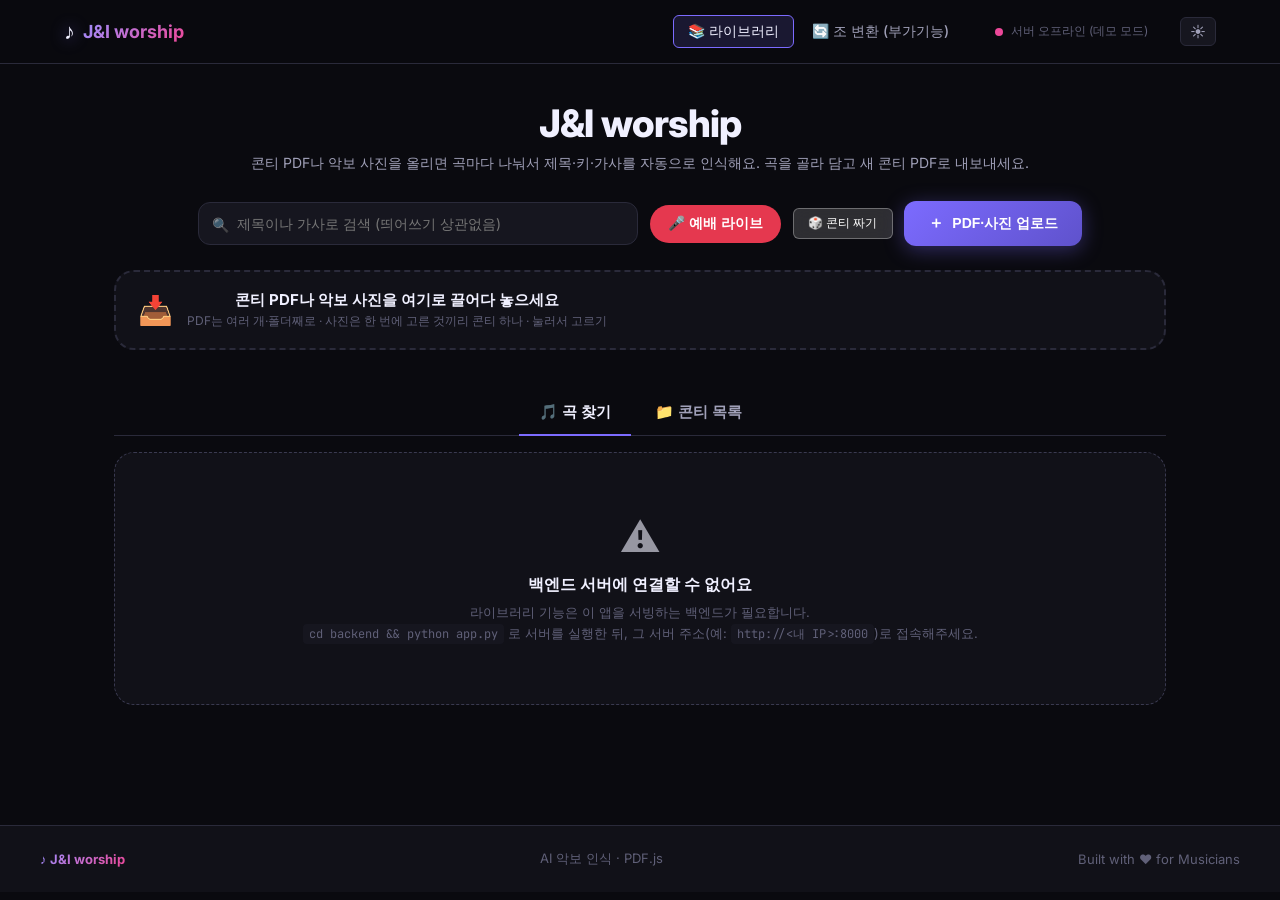
==== docs/index.html @ c4f57cc5 "라이브 두 손가락 확대·축소(아이패드·휴대폰): 벌리면 그 악보 확대(한 손가락으로 옮기기, 두 번 톡 원래 크기), 오므리면 악보들이 작아져 한눈에 보기(2·3·4·6칸, 더 오" ====
<!DOCTYPE html>
<html lang="ko">
<head>
  <meta charset="UTF-8" />
  <meta name="viewport" content="width=device-width, initial-scale=1.0" />
  <title>J&amp;I worship</title>
  <!-- PWA (홈 화면에 추가) -->
  <link rel="manifest" href="manifest.webmanifest" />
  <meta name="theme-color" content="#0a0a0f" />
  <script>try{if(localStorage.getItem('jandi.theme')==='light'){document.documentElement.dataset.theme='light';document.querySelector('meta[name=theme-color]')?.setAttribute('content','#ffffff')}}catch(e){}</script>
  <meta name="apple-mobile-web-app-capable" content="yes" />
  <meta name="mobile-web-app-capable" content="yes" />
  <meta name="apple-mobile-web-app-status-bar-style" content="black" />
  <meta name="apple-mobile-web-app-title" content="J&amp;I worship" />
  <meta name="application-name" content="J&amp;I worship" />
  <link rel="apple-touch-icon" href="icons/apple-touch-icon.png?v=3" />
  <link rel="icon" type="image/png" href="icons/favicon.png?v=3" />
  <link rel="preconnect" href="https://fonts.googleapis.com" />
  <link
    href="https://fonts.googleapis.com/css2?family=Inter:wght@300;400;500;600;700&family=JetBrains+Mono:wght@400;500&display=swap"
    rel="stylesheet"
  />
  <link rel="stylesheet" href="css/style.css?v=62" />
</head>
<body>
  <div class="bg-particles" id="bgParticles"></div>

  <!-- ===== HEADER ===== -->
  <header class="header">
    <div class="header-inner">
      <a class="logo" href="index.html" aria-label="첫 화면으로">
        <span class="logo-icon">♪</span>
        <span class="logo-text">J&amp;I worship</span>
      </a>
      <nav class="nav">
        <a href="index.html" class="nav-link active">📚 라이브러리</a>
        <a href="transpose.html" class="nav-link">🔄 조 변환 (부가기능)</a>
      </nav>
      <div class="header-status" id="apiStatus">
        <span class="status-dot"></span>
        <span class="status-text">서버 연결 중...</span>
      </div>
    </div>
  </header>

  <main class="main-container lib-container">

    <!-- ===== 라이브러리 헤더 ===== -->
    <section class="lib-hero">
      <h1 class="lib-hero-title">J&amp;I worship</h1>
      <p class="lib-hero-sub">
        콘티 PDF나 악보 사진을 올리면 곡마다 나눠서 제목·키·가사를 자동으로 인식해요.
        곡을 골라 담고 새 콘티 PDF로 내보내세요.
      </p>

      <div class="lib-toolbar">
        <div class="lib-search-wrap">
          <span class="lib-search-icon">🔍</span>
          <input
            type="text"
            id="librarySearch"
            class="lib-search-input"
            placeholder="제목이나 가사로 검색 (띄어쓰기 상관없음)"
            autocomplete="off"
          />
        </div>
        <button class="btn-now ws-open-btn" type="button" data-ws="open" title="날짜별로 콘티를 셋팅하고 라이브로 보기">🎤 예배 라이브</button>
        <button class="btn-sm cb-open-btn php-only" type="button" data-hist="open" title="라이브했던 콘티·짠 콘티 기록 (다시 이어서 라이브 시작)">🕘 기록</button>
        <button class="btn-sm cb-open-btn" type="button" data-cb="open" title="배합(설교 전 느린 곡·빠른 곡·설교 후 느린 곡)을 하나씩 골라 콘티 짜기">🎲 콘티 짜기</button>
        <button class="btn-primary admin-only" id="uploadTriggerBtn" onclick="document.getElementById('libraryFileInput').click()">
          <span class="btn-icon">＋</span>
          PDF·사진 업로드
        </button>
        <input type="file" id="libraryFileInput" accept="application/pdf,.pdf,image/*,.heic,.heif" multiple hidden />
      </div>
      <label class="lib-dropbox admin-only" id="dropbox" for="libraryFileInput">
        <span class="lib-dropbox-icon">📥</span>
        <span class="lib-dropbox-text"><strong>콘티 PDF나 악보 사진을 여기로 끌어다 놓으세요</strong>
          <span class="lib-dropbox-sub">PDF는 여러 개·폴더째로 · 사진은 한 번에 고른 것끼리 콘티 하나 · 눌러서 고르기</span></span>
      </label>
    </section>

    <!-- ===== 업로드 진행 상태 ===== -->
    <div class="lib-upload-progress hidden" id="uploadProgress">
      <div class="lib-upload-spinner"></div>
      <div>
        <p class="lib-upload-progress-title" id="uploadProgressTitle">콘티를 처리하는 중...</p>
        <p class="lib-upload-progress-sub">페이지마다 제목·키·코드를 읽고 곡 단위로 나누고 있어요. 스캔한 PDF는 페이지당 몇 초 걸려요.</p>
        <ul class="lib-upload-list" id="uploadFileList"></ul>
      </div>
    </div>

    <!-- ===== 탭 ===== -->
    <div class="lib-tabs" role="tablist">
      <button class="lib-tab active" data-tab="songs" onclick="switchTab('songs')">🎵 곡 찾기 <span id="songsTabCount" class="lib-tab-count"></span></button>
      <button class="lib-tab" data-tab="contis" onclick="switchTab('contis')">📁 콘티 목록 <span id="contisTabCount" class="lib-tab-count"></span></button>
    </div>

    <!-- ===== 곡 찾기 ===== -->
    <section class="lib-grid-section" id="songsPanel">
      <div class="lib-filter-row" id="categoryRow">
        <span class="lib-chord-filter-label">분류</span>
        <div class="lib-chord-chips" id="categoryChips"></div>
      </div>
      <div class="lib-filter-row" id="markFilterRow">
        <span class="lib-chord-filter-label">즐겨찾기</span>
        <div class="lib-chord-chips" id="markFilterChips"></div>
      </div>
      <div class="lib-filter-row">
        <span class="lib-chord-filter-label">키</span>
        <div class="lib-chord-chips" id="keyFilterChips"></div>
      </div>
      <details class="lib-chord-details" id="chordDetails">
        <summary>포함된 코드로 찾기</summary>
        <div class="lib-chord-chips" id="chordFilterChips"></div>
      </details>

      <div class="lib-grid-header">
        <span id="songsCount" class="lib-grid-count">—</span>
        <div class="lib-view-toggle" role="group" aria-label="보기 방식" data-kind="songs">
          <button type="button" data-view="big" onclick="setLibView('songs','big')" title="큰 그림">🖼 큰 그림</button>
          <button type="button" data-view="small" onclick="setLibView('songs','small')" title="작은 그림">▦ 작은 그림</button>
          <button type="button" data-view="list" onclick="setLibView('songs','list')" title="그림 없이 제목만">☰ 제목만</button>
        </div>
      </div>
      <div id="dupSheetBanner"></div>
      <div class="lib-grid lib-song-grid" id="songGrid"></div>
      <div class="lib-empty hidden" id="songsEmpty">
        <span class="lib-empty-icon">🎼</span>
        <p class="lib-empty-title" id="songsEmptyTitle">아직 업로드한 콘티가 없어요</p>
        <p class="lib-empty-sub" id="songsEmptySub">위의 "PDF·사진 업로드" 버튼으로 올려보세요</p>
      </div>
    </section>

    <!-- ===== 콘티 목록 ===== -->
    <section class="lib-grid-section hidden" id="contisPanel">
      <div class="lib-filter-row">
        <span class="lib-chord-filter-label">종류</span>
        <div class="lib-chord-chips" id="contiKindChips"></div>
      </div>
      <div class="lib-filter-row">
        <span class="lib-chord-filter-label">분류</span>
        <div class="lib-chord-chips" id="contiCatChips"></div>
      </div>
      <div class="lib-filter-row">
        <span class="lib-chord-filter-label">즐겨찾기</span>
        <div class="lib-chord-chips" id="contiMarkChips"></div>
      </div>
      <div class="lib-grid-header">
        <span id="contisCount" class="lib-grid-count"></span>
        <div class="lib-view-toggle" role="group" aria-label="보기 방식" data-kind="contis">
          <button type="button" data-view="rows" onclick="setLibView('contis','rows')" title="그림 + 곡 목록">🖼 그림+곡</button>
          <button type="button" data-view="tiles" onclick="setLibView('contis','tiles')" title="그림만 크게 바둑판">▦ 바둑판</button>
          <button type="button" data-view="list" onclick="setLibView('contis','list')" title="그림 없이 제목만">☰ 제목만</button>
        </div>
      </div>
      <div class="lib-conti-list" id="contiList"></div>
      <div class="lib-empty hidden" id="contisEmpty">
        <span class="lib-empty-icon">📁</span>
        <p class="lib-empty-title">아직 업로드한 콘티가 없어요</p>
      </div>
    </section>

    <div class="lib-offline hidden" id="libraryOffline">
      <span class="lib-empty-icon">⚠️</span>
      <p class="lib-empty-title">백엔드 서버에 연결할 수 없어요</p>
      <p class="lib-empty-sub">
        라이브러리 기능은 이 앱을 서빙하는 백엔드가 필요합니다.<br />
        <code>cd backend && python app.py</code> 로 서버를 실행한 뒤,
        그 서버 주소(예: <code>http://&lt;내 IP&gt;:8000</code>)로 접속해주세요.
      </p>
    </div>

  </main>

  <!-- ===== 새 콘티 (선택한 곡) 트레이 ===== -->
  <aside class="setlist-tray hidden" id="setlistTray">
    <button class="setlist-tray-bar" onclick="toggleSetlistPanel()">
      <span>🎼 새 콘티 <strong id="setlistCount">0</strong>곡</span>
      <span class="setlist-tray-keys" id="setlistKeys"></span>
      <span class="setlist-tray-toggle" id="setlistToggle">▲</span>
    </button>
    <div class="setlist-panel hidden" id="setlistPanel">
      <ol class="setlist-items" id="setlistItems"></ol>
      <div class="setlist-export">
        <input type="text" id="setlistTitle" class="lib-edit-title-input" placeholder="콘티 이름 (파일명)" />
        <label class="setlist-check"><input type="checkbox" id="setlistAnnot" checked /> 필기 포함</label>
        <div class="setlist-export-actions">
          <button class="btn-sm" onclick="clearSetlist()">비우기</button>
          <button class="btn-now btn-compact" data-live="send-setlist" title="담은 순서대로 접속한 사람들에게 띄워요">📡 NOW</button>
          <button class="btn-sm admin-only" id="setlistSaveBtn" onclick="saveSetlistToLibrary()" title="이 콘티를 라이브러리 콘티 목록에 새 콘티로 저장해요">💾 라이브러리에 저장</button>
          <button class="btn-primary" id="setlistExportBtn" onclick="exportSetlist()">⬇️ PDF 내보내기</button>
        </div>
      </div>
    </div>
  </aside>

  <!-- ===== 모달 ===== -->
  <div class="lib-modal hidden" id="libModal" onclick="if (event.target === this) closeModal()">
    <div class="lib-modal-box" role="dialog" aria-modal="true">
      <button class="lib-modal-close" onclick="closeModal()" aria-label="닫기">×</button>
      <div id="libModalBody"></div>
    </div>
  </div>

  <div class="lib-dropzone hidden" id="dropzone">
    <div class="lib-dropzone-inner">📥 여기에 놓으면 업로드돼요</div>
  </div>

  <div class="toast-container" id="toastContainer"></div>

  <footer class="footer">
    <div class="footer-inner">
      <span class="footer-logo">♪ J&amp;I worship</span>
      <span class="footer-tech">AI 악보 인식 · PDF.js</span>
      <span class="footer-copy">Built with ♥ for Musicians</span>
    </div>
  </footer>

  <script src="js/api.js?v=23"></script>
  <script src="js/client-upload.js?v=6"></script>
  <script src="js/library.js?v=25"></script>
  <script src="js/live.js?v=41"></script>
  <script src="js/live-ink.js?v=5"></script>
  <script src="js/worship.js?v=4"></script>
  <script src="js/builder.js?v=4"></script>
  <script src="js/history.js?v=1"></script>
</body>
</html>
---- docs/css/style.css ----
/* ============================================================
   ScoreShift — AI 악보 조 변환기
   Main Stylesheet
   ============================================================ */

/* ── Variables ── */
:root {
  --bg-primary:    #0a0a0f;
  --bg-secondary:  #111118;
  --bg-card:       #16161f;
  --bg-card-hover: #1e1e2a;
  --border:        #2a2a3a;
  --border-light:  #3a3a50;

  --accent:        #7c6bff;
  --accent-light:  #9d8fff;
  --accent-dim:    rgba(124, 107, 255, 0.15);
  --accent-glow:   rgba(124, 107, 255, 0.4);

  --green:         #22c55e;
  --green-dim:     rgba(34, 197, 94, 0.15);
  --pink:          #ec4899;
  --pink-dim:      rgba(236, 72, 153, 0.15);
  --cyan:          #06b6d4;
  --cyan-dim:      rgba(6, 182, 212, 0.15);
  --amber:         #f59e0b;
  --amber-dim:     rgba(245, 158, 11, 0.15);

  --text-primary:  #f0f0ff;
  --text-secondary:#a0a0b8;
  --text-muted:    #606078;

  --radius-sm:     6px;
  --radius-md:     12px;
  --radius-lg:     20px;
  --radius-xl:     28px;

  --shadow-card:   0 4px 24px rgba(0,0,0,0.4);
  --shadow-glow:   0 0 40px rgba(124,107,255,0.2);

  --transition:    0.2s cubic-bezier(0.4, 0, 0.2, 1);
  --transition-slow: 0.4s cubic-bezier(0.4, 0, 0.2, 1);

  --font-main:     'Inter', sans-serif;
  --font-mono:     'JetBrains Mono', monospace;
}

/* ── Reset ── */
*, *::before, *::after { box-sizing: border-box; margin: 0; padding: 0; }
html { scroll-behavior: smooth; }
body {
  font-family: var(--font-main);
  background: var(--bg-primary);
  color: var(--text-primary);
  min-height: 100vh;
  overflow-x: hidden;
}

/* ── Background Particles ── */
.bg-particles {
  position: fixed; inset: 0;
  pointer-events: none; z-index: 0;
  overflow: hidden;
}
.particle {
  position: absolute;
  border-radius: 50%;
  animation: floatParticle linear infinite;
  opacity: 0;
}
@keyframes floatParticle {
  0%   { opacity: 0; transform: translateY(100vh) scale(0); }
  10%  { opacity: 0.6; }
  90%  { opacity: 0.3; }
  100% { opacity: 0; transform: translateY(-10vh) scale(1.5); }
}

/* ── Header ── */
.header {
  position: fixed; top: 0; left: 0; right: 0;
  z-index: 100;
  background: rgba(10, 10, 15, 0.85);
  backdrop-filter: blur(20px);
  border-bottom: 1px solid var(--border);
  height: 64px;
}
.header-inner {
  max-width: 1200px; margin: 0 auto;
  padding: 0 24px;
  height: 100%;
  display: flex; align-items: center; gap: 32px;
}
.logo {
  display: flex; align-items: center; gap: 8px;
  flex-shrink: 0;
}
.logo-icon {
  font-size: 22px;
  filter: drop-shadow(0 0 8px var(--accent));
}
.logo-text {
  font-size: 18px; font-weight: 700;
  background: linear-gradient(135deg, var(--accent-light), var(--pink));
  -webkit-background-clip: text; background-clip: text;
  -webkit-text-fill-color: transparent;
}
.logo-badge {
  font-size: 10px; font-weight: 700; letter-spacing: 0.08em;
  background: var(--accent);
  color: #fff;
  padding: 2px 7px;
  border-radius: 20px;
  vertical-align: middle;
}
.nav {
  display: flex; align-items: center; gap: 4px;
  margin-left: auto;
}
.nav-link {
  color: var(--text-secondary);
  text-decoration: none;
  font-size: 14px; font-weight: 500;
  padding: 6px 14px; border-radius: var(--radius-sm);
  transition: var(--transition);
}
.nav-link:hover { color: var(--text-primary); background: var(--bg-card); }

.header-status {
  display: flex; align-items: center; gap: 8px;
  font-size: 12px; color: var(--text-muted);
  flex-shrink: 0;
}
.status-dot {
  width: 8px; height: 8px; border-radius: 50%;
  background: var(--amber);
  animation: pulse 2s infinite;
}
.status-dot.online { background: var(--green); }
.status-dot.offline { background: var(--pink); animation: none; }
@keyframes pulse {
  0%, 100% { opacity: 1; transform: scale(1); }
  50% { opacity: 0.5; transform: scale(0.8); }
}

/* ── Hero ── */
.hero {
  min-height: 100vh;
  display: flex; align-items: center; justify-content: center;
  padding: 100px 24px 60px;
  position: relative; z-index: 1;
  gap: 60px;
  max-width: 1200px; margin: 0 auto;
}
.hero-content { flex: 1; max-width: 580px; }
.hero-tag {
  display: inline-flex; align-items: center; gap: 8px;
  font-size: 12px; font-weight: 600; letter-spacing: 0.1em;
  text-transform: uppercase;
  color: var(--accent-light);
  background: var(--accent-dim);
  border: 1px solid var(--accent);
  padding: 6px 14px; border-radius: 20px;
  margin-bottom: 24px;
}
.hero-title {
  font-size: clamp(32px, 5vw, 52px);
  font-weight: 800; line-height: 1.15;
  margin-bottom: 20px;
  letter-spacing: -0.02em;
}
.gradient-text {
  background: linear-gradient(135deg, var(--accent-light) 0%, var(--pink) 50%, var(--cyan) 100%);
  -webkit-background-clip: text; background-clip: text;
  -webkit-text-fill-color: transparent;
}
.hero-subtitle {
  font-size: 16px; color: var(--text-secondary);
  line-height: 1.7; margin-bottom: 32px;
}
.hero-chips {
  display: flex; flex-wrap: wrap; gap: 10px;
  margin-bottom: 36px;
}
.chip {
  font-size: 13px; color: var(--text-secondary);
  background: var(--bg-card);
  border: 1px solid var(--border);
  padding: 7px 14px; border-radius: 20px;
  transition: var(--transition);
}
.chip:hover {
  border-color: var(--accent); color: var(--accent-light);
}
.hero-cta { font-size: 16px; padding: 14px 32px; }

.hero-visual { flex-shrink: 0; }
.hero-card {
  background: var(--bg-card);
  border: 1px solid var(--border);
  border-radius: var(--radius-xl);
  padding: 32px;
  box-shadow: var(--shadow-card), var(--shadow-glow);
  min-width: 320px;
}
.mini-staff { width: 100%; min-height: 120px; }
.hero-card-label {
  text-align: center; margin-top: 16px;
  font-size: 14px; color: var(--text-muted);
  font-family: var(--font-mono);
}

/* ── Main Container ── */
.main-container {
  max-width: 1100px; margin: 0 auto;
  padding: 0 24px 120px;
  position: relative; z-index: 1;
  display: flex; flex-direction: column; gap: 48px;
}

/* ── Section ── */
.section {
  background: var(--bg-secondary);
  border: 1px solid var(--border);
  border-radius: var(--radius-xl);
  padding: 40px;
  transition: var(--transition-slow);
}
.section.hidden { display: none; }

.section-header {
  margin-bottom: 32px;
}
.step-badge {
  font-size: 11px; font-weight: 700; letter-spacing: 0.15em;
  color: var(--accent);
  font-family: var(--font-mono);
  margin-bottom: 8px;
}
.section-title {
  font-size: 26px; font-weight: 700;
  margin-bottom: 8px;
}
.section-desc {
  font-size: 14px; color: var(--text-secondary);
}
.section-footer {
  margin-top: 28px;
  display: flex; justify-content: flex-end;
}
.section-footer.center { justify-content: center; }

/* ── Buttons ── */
.btn-primary {
  display: inline-flex; align-items: center; gap: 8px;
  background: linear-gradient(135deg, var(--accent), #5f52cc);
  color: #fff;
  font-size: 14px; font-weight: 600;
  padding: 12px 24px; border-radius: var(--radius-md);
  border: none; cursor: pointer;
  transition: var(--transition);
  box-shadow: 0 4px 20px rgba(124,107,255,0.35);
}
.btn-primary:hover:not(:disabled) {
  transform: translateY(-2px);
  box-shadow: 0 8px 30px rgba(124,107,255,0.5);
  background: linear-gradient(135deg, var(--accent-light), var(--accent));
}
.btn-primary:disabled {
  opacity: 0.4; cursor: not-allowed;
  box-shadow: none;
}
.btn-primary.btn-large { padding: 16px 36px; font-size: 16px; }

.btn-outline {
  display: inline-flex; align-items: center; gap: 8px;
  background: transparent;
  color: var(--accent-light);
  font-size: 14px; font-weight: 600;
  padding: 12px 24px; border-radius: var(--radius-md);
  border: 1.5px solid var(--accent);
  cursor: pointer;
  transition: var(--transition);
}
.btn-outline:hover {
  background: var(--accent-dim);
  transform: translateY(-1px);
}
.btn-outline.btn-large { padding: 16px 36px; font-size: 16px; }

.btn-sm {
  font-size: 12px; padding: 6px 14px;
  background: rgba(255,255,255,0.15);
  color: #fff; border: 1px solid rgba(255,255,255,0.3);
  border-radius: var(--radius-sm); cursor: pointer;
  backdrop-filter: blur(10px);
  transition: var(--transition);
}
.btn-sm:hover { background: rgba(255,255,255,0.25); }

.btn-icon { font-size: 16px; }

/* ── Upload Area ── */
.upload-area {
  border: 2px dashed var(--border-light);
  border-radius: var(--radius-lg);
  min-height: 240px;
  display: flex; align-items: center; justify-content: center;
  cursor: pointer;
  transition: var(--transition);
  position: relative; overflow: hidden;
  background: var(--bg-card);
}
.upload-area:hover, .upload-area.drag-over {
  border-color: var(--accent);
  background: var(--accent-dim);
  box-shadow: 0 0 0 4px var(--accent-dim) inset;
}
.upload-placeholder {
  display: flex; flex-direction: column; align-items: center; gap: 12px;
  text-align: center; padding: 40px;
}
.upload-icon { font-size: 52px; line-height: 1; }
.upload-main-text { font-size: 16px; font-weight: 600; }
.upload-sub-text { font-size: 13px; color: var(--text-muted); }

.upload-preview {
  width: 100%; height: 100%;
  position: absolute; inset: 0;
}
.upload-preview img {
  width: 100%; height: 100%;
  object-fit: contain;
  padding: 16px;
}
.preview-overlay {
  position: absolute; top: 12px; right: 12px;
}
.upload-preview.hidden { display: none; }

.upload-info {
  margin-top: 16px;
  display: grid; grid-template-columns: repeat(3, 1fr); gap: 12px;
}
.upload-info.hidden { display: none; }
.info-row {
  background: var(--bg-card);
  border: 1px solid var(--border);
  border-radius: var(--radius-md); padding: 12px 16px;
  display: flex; flex-direction: column; gap: 4px;
}
.info-label { font-size: 11px; color: var(--text-muted); text-transform: uppercase; letter-spacing: 0.08em; }
.info-value { font-size: 14px; font-weight: 600; font-family: var(--font-mono); color: var(--accent-light); word-break: break-all; }

/* ── Loading State ── */
.loading-state {
  display: flex; align-items: center; justify-content: center;
  padding: 60px 40px;
}
.loading-animation {
  display: flex; flex-direction: column; align-items: center; gap: 20px;
  text-align: center;
}
.music-note-loader {
  display: flex; gap: 12px; font-size: 28px;
}
.music-note-loader span {
  display: inline-block;
  animation: noteJump 1.2s ease-in-out infinite;
  color: var(--accent);
}
.music-note-loader span:nth-child(2) { animation-delay: 0.15s; }
.music-note-loader span:nth-child(3) { animation-delay: 0.30s; }
.music-note-loader span:nth-child(4) { animation-delay: 0.45s; }
@keyframes noteJump {
  0%, 100% { transform: translateY(0); opacity: 0.4; }
  50% { transform: translateY(-14px); opacity: 1; }
}
.loading-text { font-size: 18px; font-weight: 600; color: var(--text-primary); }
.loading-bar {
  width: 280px; height: 4px;
  background: var(--bg-card); border-radius: 2px; overflow: hidden;
}
.loading-fill {
  height: 100%;
  background: linear-gradient(90deg, var(--accent), var(--pink));
  border-radius: 2px;
  width: 0%;
  transition: width 0.5s ease;
  animation: loadingProgress 3s ease-in-out infinite;
}
@keyframes loadingProgress {
  0% { width: 5%; }
  30% { width: 45%; }
  60% { width: 72%; }
  80% { width: 88%; }
  100% { width: 96%; }
}
.loading-sub { font-size: 13px; color: var(--text-muted); }

/* ── Analysis Result ── */
.analysis-result { display: flex; flex-direction: column; gap: 24px; }
.analysis-result.hidden { display: none; }

/* ── Verification Header ── */
.verify-header {
  margin-bottom: 4px;
}
.verify-title-row {
  display: flex; align-items: center; justify-content: space-between;
  gap: 16px; flex-wrap: wrap;
}
.verify-title {
  font-size: 20px; font-weight: 700;
  color: var(--text-primary);
}
.verify-desc {
  font-size: 13px; color: var(--text-muted); margin-top: 6px;
}
.verify-confidence {
  display: flex; align-items: center; gap: 10px;
}
.confidence-label {
  font-size: 11px; font-weight: 600; color: var(--text-muted);
  text-transform: uppercase; letter-spacing: 0.08em;
}
.confidence-bar {
  width: 100px; height: 8px;
  background: var(--bg-card); border-radius: 4px;
  border: 1px solid var(--border); overflow: hidden;
}
.confidence-fill {
  height: 100%; border-radius: 4px;
  background: linear-gradient(90deg, var(--green), #34d399);
  transition: width 1s ease, background 0.5s ease;
}
.confidence-value {
  font-size: 14px; font-weight: 800; font-family: var(--font-mono);
  color: var(--green); min-width: 36px;
}

/* ── Verification Layout (Image + Summary) ── */
.verify-layout {
  display: grid; grid-template-columns: 1fr 1.4fr; gap: 20px;
}
@media (max-width: 768px) { .verify-layout { grid-template-columns: 1fr; } }

.verify-image-panel {
  background: var(--bg-card);
  border: 1px solid var(--border);
  border-radius: var(--radius-lg);
  overflow: hidden;
}
.verify-image-label {
  padding: 12px 16px;
  font-size: 12px; font-weight: 600; color: var(--text-muted);
  text-transform: uppercase; letter-spacing: 0.08em;
  border-bottom: 1px solid var(--border);
  background: rgba(255,255,255,0.02);
}
.verify-image-wrap {
  padding: 16px; min-height: 200px;
  display: flex; align-items: center; justify-content: center;
  background: rgba(255,255,255,0.02);
}
.verify-image-wrap img {
  max-width: 100%; max-height: 320px;
  object-fit: contain; border-radius: var(--radius-sm);
}
.verify-image-placeholder {
  display: flex; flex-direction: column; align-items: center; gap: 8px;
  color: var(--text-muted); font-size: 14px;
}

.verify-summary-panel {
  display: flex; flex-direction: column;
}
.verify-summary-title {
  font-size: 12px; font-weight: 600; color: var(--text-muted);
  text-transform: uppercase; letter-spacing: 0.08em;
  margin-bottom: 12px;
}
.verify-summary-grid {
  display: grid; grid-template-columns: 1fr 1fr; gap: 10px;
  flex: 1;
}
@media (max-width: 500px) { .verify-summary-grid { grid-template-columns: 1fr; } }

.verify-item {
  background: var(--bg-card);
  border: 1px solid var(--border);
  border-radius: var(--radius-md); padding: 14px 16px;
  display: flex; align-items: flex-start; gap: 12px;
  transition: var(--transition);
}
.verify-item:hover { border-color: var(--border-light); }
.verify-item.primary {
  grid-column: 1 / -1;
  background: linear-gradient(135deg, rgba(124,107,255,0.12), rgba(236,72,153,0.08));
  border-color: var(--accent);
}
.verify-item-icon { font-size: 22px; line-height: 1; flex-shrink: 0; }
.verify-item-body { display: flex; flex-direction: column; gap: 2px; min-width: 0; }
.verify-item-label { font-size: 11px; color: var(--text-muted); text-transform: uppercase; letter-spacing: 0.06em; }
.verify-item-value { font-size: 18px; font-weight: 700; color: var(--text-primary); line-height: 1.2; }
.verify-item-sub { font-size: 11px; color: var(--text-muted); margin-top: 2px; }

/* ── Measure Breakdown Panel ── */
.measure-breakdown-panel {
  background: var(--bg-card);
  border: 1px solid var(--border);
  border-radius: var(--radius-lg);
  overflow: hidden;
}
.measure-breakdown-content {
  padding: 16px 20px;
  display: flex; flex-direction: column; gap: 8px;
  max-height: 400px; overflow-y: auto;
}
.measure-breakdown-content.hidden { display: none; }

.measure-row {
  display: flex; align-items: center; gap: 12px;
  padding: 10px 12px;
  background: var(--bg-secondary);
  border: 1px solid rgba(255,255,255,0.04);
  border-radius: var(--radius-md);
  transition: var(--transition);
}
.measure-row:hover {
  border-color: var(--accent);
  background: var(--accent-dim);
}
.measure-num {
  display: flex; flex-direction: column; align-items: center;
  min-width: 42px; flex-shrink: 0;
}
.measure-num-label {
  font-size: 9px; color: var(--text-muted);
  text-transform: uppercase; letter-spacing: 0.08em;
}
.measure-num-value {
  font-size: 20px; font-weight: 800;
  font-family: var(--font-mono);
  color: var(--accent-light);
}
.measure-notes {
  display: flex; flex-wrap: wrap; gap: 6px;
  flex: 1; min-width: 0;
}
.measure-chip {
  display: flex; flex-direction: column; align-items: center; gap: 1px;
  padding: 6px 10px;
  background: rgba(255,255,255,0.06);
  border: 1px solid var(--border);
  border-radius: var(--radius-sm);
  cursor: default; transition: var(--transition);
  min-width: 48px;
}
.measure-chip:hover {
  border-color: var(--accent);
  background: var(--accent-dim);
  transform: translateY(-1px);
}
.measure-chip.rest {
  opacity: 0.5; font-size: 13px;
  color: var(--text-muted); font-weight: 600;
  padding: 8px 10px;
}
.mc-solfege { font-size: 14px; font-weight: 800; color: var(--pink); line-height: 1; }
.mc-pitch { font-size: 10px; color: var(--text-muted); font-family: var(--font-mono); }
.mc-dur { font-size: 9px; color: var(--cyan); font-family: var(--font-mono); }

.measure-info {
  font-size: 11px; color: var(--text-muted);
  white-space: nowrap; flex-shrink: 0;
  font-family: var(--font-mono);
}

/* ── OMR Panel (오선지 인식) ── */
.omr-panel {
  background: var(--bg-card);
  border: 1px solid var(--border);
  border-radius: var(--radius-lg);
  overflow: hidden;
}
.omr-panel.hidden { display: none; }
.omr-panel .panel-header {
  border-bottom-color: var(--cyan);
}
.omr-badge {
  background: var(--cyan-dim) !important;
  color: var(--cyan) !important;
  border-color: var(--cyan) !important;
}

.omr-content { }
.omr-content.hidden { display: none; }

.omr-layout {
  display: grid; grid-template-columns: 1.2fr 1fr; gap: 0;
}
@media (max-width: 768px) { .omr-layout { grid-template-columns: 1fr; } }

.omr-image-section {
  border-right: 1px solid var(--border);
}
@media (max-width: 768px) {
  .omr-image-section { border-right: none; border-bottom: 1px solid var(--border); }
}
.omr-image-label {
  padding: 10px 16px;
  font-size: 11px; font-weight: 600; color: var(--text-muted);
  text-transform: uppercase; letter-spacing: 0.08em;
  border-bottom: 1px solid var(--border);
  background: rgba(255,255,255,0.02);
}
.omr-image-wrap {
  padding: 12px;
  display: flex; align-items: center; justify-content: center;
  background: #111;
  min-height: 200px;
}
.omr-image-wrap img {
  max-width: 100%; max-height: 400px;
  object-fit: contain; border-radius: var(--radius-sm);
}

.omr-info-section {
  display: flex; flex-direction: column;
}

.omr-stats {
  display: grid; grid-template-columns: 1fr 1fr; gap: 0;
  border-bottom: 1px solid var(--border);
}
.omr-stat {
  display: flex; flex-direction: column; align-items: center;
  padding: 16px 12px; gap: 4px;
  border-right: 1px solid var(--border);
  border-bottom: 1px solid var(--border);
}
.omr-stat:nth-child(2n) { border-right: none; }
.omr-stat:nth-child(n+3) { border-bottom: none; }
.omr-stat-value {
  font-size: 22px; font-weight: 800;
  font-family: var(--font-mono);
  color: var(--cyan);
}
.omr-stat-label {
  font-size: 11px; color: var(--text-muted);
  text-transform: uppercase; letter-spacing: 0.06em;
}

.omr-notes-list {
  padding: 12px 16px;
  max-height: 250px; overflow-y: auto;
  display: flex; flex-direction: column; gap: 8px;
}
.omr-notes-header {
  font-size: 11px; font-weight: 600; color: var(--text-muted);
  text-transform: uppercase; letter-spacing: 0.08em;
  padding-bottom: 6px;
  border-bottom: 1px solid var(--border);
}
.omr-measure-row {
  display: flex; align-items: center; gap: 6px;
  flex-wrap: wrap;
}
.omr-measure-label {
  font-size: 11px; font-weight: 700; color: var(--cyan);
  font-family: var(--font-mono);
  min-width: 50px;
}
.omr-note-chip {
  display: flex; flex-direction: column; align-items: center;
  padding: 4px 8px;
  background: rgba(6, 182, 212, 0.08);
  border: 1px solid rgba(6, 182, 212, 0.3);
  border-radius: var(--radius-sm);
  cursor: default; transition: var(--transition);
  min-width: 40px;
}
.omr-note-chip:hover {
  border-color: var(--cyan);
  background: var(--cyan-dim);
  transform: translateY(-1px);
}
.omr-note-chip strong {
  font-size: 13px; color: var(--pink); line-height: 1;
}
.omr-note-chip small {
  font-size: 9px; color: var(--text-muted);
  font-family: var(--font-mono);
}

/* ── Legacy Result Cards (removed, replaced by verify-layout) ── */
.result-cards {
  display: grid; grid-template-columns: 2fr 1fr 1fr 1fr; gap: 16px;
}
@media (max-width: 768px) { .result-cards { grid-template-columns: 1fr 1fr; } }

.result-card {
  background: var(--bg-card);
  border: 1px solid var(--border);
  border-radius: var(--radius-lg); padding: 20px;
  display: flex; align-items: flex-start; gap: 16px;
  transition: var(--transition);
}
.result-card:hover { border-color: var(--border-light); }
.result-card.primary-card {
  background: linear-gradient(135deg, rgba(124,107,255,0.12), rgba(236,72,153,0.08));
  border-color: var(--accent);
}
.card-icon { font-size: 28px; line-height: 1; flex-shrink: 0; }
.card-label { font-size: 12px; color: var(--text-muted); text-transform: uppercase; letter-spacing: 0.08em; margin-bottom: 6px; }
.card-value { font-size: 22px; font-weight: 700; color: var(--text-primary); line-height: 1; }
.card-sub { font-size: 12px; color: var(--text-muted); margin-top: 4px; }

/* ── Panels ── */
.notes-panel, .score-panel, .ai-panel, .notes-comparison-panel {
  background: var(--bg-card);
  border: 1px solid var(--border);
  border-radius: var(--radius-lg);
  overflow: hidden;
}
.panel-header {
  display: flex; align-items: center; justify-content: space-between;
  padding: 16px 20px;
  border-bottom: 1px solid var(--border);
  background: rgba(255,255,255,0.02);
  cursor: pointer;
}
.panel-header h3 { font-size: 15px; font-weight: 600; }
.panel-badge {
  font-size: 11px; font-weight: 700;
  background: var(--accent-dim); color: var(--accent-light);
  border: 1px solid var(--accent);
  padding: 3px 10px; border-radius: 20px;
}
.panel-toggle { font-size: 12px; color: var(--text-muted); }

.notes-scroll { overflow-x: auto; max-height: 280px; overflow-y: auto; }

.notes-table {
  width: 100%; border-collapse: collapse;
  font-size: 13px;
}
.notes-table thead { position: sticky; top: 0; z-index: 2; background: var(--bg-card); }
.notes-table th {
  padding: 10px 16px; text-align: left;
  font-size: 11px; font-weight: 600; text-transform: uppercase; letter-spacing: 0.08em;
  color: var(--text-muted);
  border-bottom: 1px solid var(--border);
}
.notes-table td {
  padding: 10px 16px;
  border-bottom: 1px solid rgba(255,255,255,0.04);
  font-family: var(--font-mono);
}
.notes-table tbody tr:hover { background: rgba(255,255,255,0.03); }
.note-name { color: var(--accent-light); font-weight: 600; }
.note-duration { color: var(--cyan); }
.note-measure { color: var(--text-muted); }
.note-solfege { color: var(--pink); font-weight: 700; font-size: 14px; }

/* Solfege Panel (계이름) */
.solfege-panel {
  background: var(--bg-card);
  border: 1px solid var(--border);
  border-radius: var(--radius-lg);
  overflow: hidden;
}
.solfege-flow {
  padding: 20px 24px;
  display: flex; flex-wrap: wrap; gap: 8px;
  align-items: center;
}
.solfege-note {
  display: flex; flex-direction: column; align-items: center; gap: 4px;
  padding: 10px 14px;
  background: var(--bg-secondary);
  border: 1px solid var(--border);
  border-radius: var(--radius-md);
  min-width: 56px;
  transition: var(--transition);
}
.solfege-note:hover {
  border-color: var(--accent);
  background: var(--accent-dim);
  transform: translateY(-2px);
}
.solfege-note .solfege-kr {
  font-size: 18px; font-weight: 800;
  color: var(--pink);
}
.solfege-note .solfege-en {
  font-size: 11px; font-weight: 600;
  color: var(--text-muted);
  font-family: var(--font-mono);
}
.solfege-note .solfege-oct {
  font-size: 10px;
  color: var(--text-muted);
  font-family: var(--font-mono);
}
.solfege-note.rest {
  opacity: 0.5;
}
.solfege-note.rest .solfege-kr {
  color: var(--text-muted);
}
.solfege-measure-bar {
  width: 2px; height: 48px;
  background: var(--border-light);
  border-radius: 1px;
  margin: 0 4px;
}

/* Comparison Table */
.comparison-table td:nth-child(2) { color: var(--text-secondary); }
.comparison-table td:nth-child(3) { color: var(--text-muted); text-align: center; font-size: 18px; }
.comparison-table td:nth-child(4) { color: var(--green); font-weight: 600; }

.score-render-area {
  padding: 24px; min-height: 160px;
  background: #fff;
  border-radius: 0 0 var(--radius-lg) var(--radius-lg);
  overflow-x: auto;
}
.score-render-area.large { min-height: 240px; }

/* 계이름 오버레이 라벨 */
.vf-solfege-label {
  display: flex; flex-direction: column; align-items: center; gap: 1px;
  pointer-events: none;
}
.vf-sol-kr {
  font-size: 11px; font-weight: 800;
  color: #ec4899;
  text-shadow: 0 0 3px rgba(255,255,255,0.9);
  white-space: nowrap;
}
.vf-sol-en {
  font-size: 9px; font-weight: 600;
  color: #7c6bff;
  font-family: 'JetBrains Mono', monospace;
  white-space: nowrap;
}

.ai-raw {
  padding: 20px;
  font-family: var(--font-mono); font-size: 13px; line-height: 1.7;
  color: var(--text-secondary);
  max-height: 300px; overflow-y: auto;
  white-space: pre-wrap; word-break: break-word;
}
.ai-raw.hidden { display: none; }

/* ── Transpose Panel ── */
.transpose-panel {
  display: flex; flex-direction: column; gap: 28px;
}

.key-display {
  display: flex; align-items: center; justify-content: center; gap: 24px;
  padding: 32px; background: var(--bg-card);
  border: 1px solid var(--border); border-radius: var(--radius-lg);
}
.key-box {
  text-align: center; min-width: 140px;
  padding: 20px 28px;
  border-radius: var(--radius-md);
}
.key-box.original {
  background: rgba(124,107,255,0.1);
  border: 1px solid var(--accent);
}
.key-box.target {
  background: rgba(34,197,94,0.1);
  border: 1px solid var(--green);
}
.key-label { font-size: 11px; color: var(--text-muted); text-transform: uppercase; letter-spacing: 0.1em; margin-bottom: 8px; }
.key-name { font-size: 28px; font-weight: 800; }
.key-box.original .key-name { color: var(--accent-light); }
.key-box.target .key-name { color: var(--green); }
.key-accidentals { font-size: 18px; margin-top: 6px; color: var(--text-muted); }

.transpose-arrow {
  display: flex; flex-direction: column; align-items: center; gap: 8px;
  flex: 1; max-width: 160px;
}
.arrow-line {
  width: 100%; height: 2px;
  background: linear-gradient(90deg, var(--accent), var(--green));
  border-radius: 1px;
}
.arrow-head { font-size: 24px; color: var(--text-muted); }
.semitone-badge {
  font-size: 12px; font-weight: 700; font-family: var(--font-mono);
  color: var(--amber);
  background: var(--amber-dim);
  border: 1px solid var(--amber);
  padding: 3px 12px; border-radius: 20px;
}

.key-selector-grid {
  display: grid; grid-template-columns: 1fr 1fr; gap: 24px;
}
@media (max-width: 700px) { .key-selector-grid { grid-template-columns: 1fr; } }
.selector-section h4 {
  font-size: 13px; font-weight: 600; color: var(--text-muted);
  text-transform: uppercase; letter-spacing: 0.08em;
  margin-bottom: 12px;
}
.key-buttons {
  display: flex; flex-wrap: wrap; gap: 8px;
}
.key-btn {
  font-size: 13px; font-weight: 600; font-family: var(--font-mono);
  padding: 8px 14px; border-radius: var(--radius-sm);
  border: 1.5px solid var(--border);
  background: var(--bg-card); color: var(--text-secondary);
  cursor: pointer; transition: var(--transition);
}
.key-btn:hover { border-color: var(--border-light); color: var(--text-primary); }
.key-btn.active {
  border-color: var(--accent);
  background: var(--accent-dim); color: var(--accent-light);
}
.key-btn.original-key {
  border-color: var(--accent);
  background: var(--accent-dim); color: var(--accent-light);
  box-shadow: 0 0 0 2px var(--accent-glow);
}

.semitone-slider-section {
  display: flex; flex-direction: column; gap: 12px;
  padding: 24px; background: var(--bg-card);
  border: 1px solid var(--border); border-radius: var(--radius-lg);
}
.slider-label { font-size: 13px; font-weight: 600; color: var(--text-muted); }
.slider-wrapper {
  display: flex; align-items: center; gap: 16px;
}
.slider-min, .slider-max {
  font-size: 12px; color: var(--text-muted); font-family: var(--font-mono);
  flex-shrink: 0;
}

/* Custom Slider */
.slider {
  -webkit-appearance: none; appearance: none;
  flex: 1; height: 6px;
  background: linear-gradient(90deg, var(--accent) 0%, var(--border-light) 50%, var(--green) 100%);
  border-radius: 3px; outline: none; cursor: pointer;
}
.slider::-webkit-slider-thumb {
  -webkit-appearance: none;
  width: 20px; height: 20px; border-radius: 50%;
  background: var(--accent-light);
  border: 3px solid var(--bg-primary);
  box-shadow: 0 0 0 2px var(--accent);
  cursor: pointer; transition: var(--transition);
}
.slider::-webkit-slider-thumb:hover {
  transform: scale(1.2);
  box-shadow: 0 0 0 3px var(--accent), 0 0 20px var(--accent-glow);
}

.slider-value {
  text-align: center; font-size: 20px; font-weight: 700;
  font-family: var(--font-mono); color: var(--accent-light);
}

.transpose-options {
  display: flex; gap: 20px; flex-wrap: wrap;
  padding: 20px; background: var(--bg-card);
  border: 1px solid var(--border); border-radius: var(--radius-lg);
}
.option-row {
  display: flex; align-items: center; gap: 10px;
  cursor: pointer; user-select: none;
}
input[type="checkbox"] {
  width: 18px; height: 18px; cursor: pointer;
  accent-color: var(--accent);
}
.option-label { font-size: 14px; color: var(--text-secondary); }

/* ── Output Section ── */
.comparison-tabs {
  display: flex; gap: 4px;
  background: var(--bg-card); border: 1px solid var(--border);
  border-radius: var(--radius-md); padding: 4px;
  margin-bottom: 24px;
  width: fit-content;
}
.tab-btn {
  font-size: 13px; font-weight: 600;
  padding: 8px 20px; border-radius: var(--radius-sm);
  border: none; background: transparent;
  color: var(--text-muted); cursor: pointer; transition: var(--transition);
}
.tab-btn.active {
  background: var(--accent); color: #fff;
  box-shadow: 0 2px 10px rgba(124,107,255,0.4);
}
.tab-btn:hover:not(.active) { color: var(--text-primary); }

.tab-content { display: flex; flex-direction: column; gap: 16px; }
.tab-content.hidden { display: none; }

.output-score-panel {
  background: var(--bg-card);
  border: 1px solid var(--border);
  border-radius: var(--radius-lg);
  overflow: hidden;
}
.output-panel-header {
  display: flex; align-items: center; gap: 12px;
  padding: 14px 20px;
  border-bottom: 1px solid var(--border);
  font-size: 15px; font-weight: 600;
}
.output-key-badge {
  font-size: 12px; font-weight: 700; font-family: var(--font-mono);
  padding: 3px 12px; border-radius: 20px;
}
.output-key-badge.original {
  background: var(--accent-dim); color: var(--accent-light);
  border: 1px solid var(--accent);
}
.output-key-badge.transposed {
  background: var(--green-dim); color: var(--green);
  border: 1px solid var(--green);
}

.side-by-side-grid {
  display: grid; grid-template-columns: 1fr 1fr; gap: 20px;
}
@media (max-width: 768px) { .side-by-side-grid { grid-template-columns: 1fr; } }

/* ── Download Panel ── */
.download-panel {
  background: var(--bg-card);
  border: 1px solid var(--border);
  border-radius: var(--radius-lg); padding: 28px;
}
.download-panel h3 { font-size: 16px; font-weight: 700; margin-bottom: 20px; }
.download-buttons {
  display: grid; grid-template-columns: repeat(auto-fill, minmax(200px, 1fr)); gap: 12px;
}
.btn-download {
  display: flex; align-items: center; gap: 14px;
  padding: 16px 20px;
  background: var(--bg-secondary);
  border: 1.5px solid var(--border);
  border-radius: var(--radius-md); cursor: pointer;
  transition: var(--transition); text-align: left;
}
.btn-download:hover {
  border-color: var(--accent);
  background: var(--accent-dim);
  transform: translateY(-2px);
  box-shadow: 0 4px 16px rgba(124,107,255,0.2);
}
.dl-icon { font-size: 28px; flex-shrink: 0; }
.dl-text { display: flex; flex-direction: column; gap: 2px; }
.dl-text strong { font-size: 14px; color: var(--text-primary); }
.dl-text small { font-size: 12px; color: var(--text-muted); }

/* ── Toast ── */
.toast-container {
  position: fixed; bottom: 24px; right: 24px;
  z-index: 999;
  display: flex; flex-direction: column; gap: 8px;
}
.toast {
  display: flex; align-items: center; gap: 12px;
  padding: 14px 20px;
  background: var(--bg-card);
  border: 1px solid var(--border);
  border-radius: var(--radius-md);
  box-shadow: var(--shadow-card);
  font-size: 14px;
  animation: slideInToast 0.3s ease;
  min-width: 280px; max-width: 380px;
}
.toast.success { border-left: 3px solid var(--green); }
.toast.error   { border-left: 3px solid var(--pink); }
.toast.info    { border-left: 3px solid var(--cyan); }
.toast.warning { border-left: 3px solid var(--amber); }
.toast-icon { font-size: 18px; flex-shrink: 0; }
.toast-msg { flex: 1; line-height: 1.4; }
.toast-close {
  color: var(--text-muted); cursor: pointer; flex-shrink: 0;
  background: none; border: none; font-size: 18px; padding: 0; line-height: 1;
}
@keyframes slideInToast {
  from { transform: translateX(120%); opacity: 0; }
  to   { transform: translateX(0); opacity: 1; }
}

/* ── Footer ── */
.footer {
  background: var(--bg-secondary);
  border-top: 1px solid var(--border);
  padding: 24px;
  position: relative; z-index: 1;
}
.footer-inner {
  max-width: 1200px; margin: 0 auto;
  display: flex; align-items: center; justify-content: space-between;
  gap: 20px; flex-wrap: wrap;
  font-size: 13px; color: var(--text-muted);
}
.footer-logo {
  font-weight: 700;
  background: linear-gradient(135deg, var(--accent-light), var(--pink));
  -webkit-background-clip: text; background-clip: text;
  -webkit-text-fill-color: transparent;
}

/* ── Scrollbar ── */
::-webkit-scrollbar { width: 6px; height: 6px; }
::-webkit-scrollbar-track { background: var(--bg-card); border-radius: 3px; }
::-webkit-scrollbar-thumb { background: var(--border-light); border-radius: 3px; }
::-webkit-scrollbar-thumb:hover { background: var(--accent); }

/* ── Utilities ── */
.hidden { display: none !important; }
.text-accent  { color: var(--accent-light); }
.text-green   { color: var(--green); }
.text-pink    { color: var(--pink); }
.text-muted   { color: var(--text-muted); }

/* ── Responsive ── */
@media (max-width: 960px) {
  .hero { flex-direction: column; text-align: center; min-height: auto; padding: 100px 24px 40px; }
  .hero-chips { justify-content: center; }
  .hero-visual { width: 100%; }
  .hero-card { min-width: auto; }
  .nav { display: none; }
  .result-cards { grid-template-columns: 1fr 1fr; }
  .section { padding: 28px 20px; }
}
@media (max-width: 600px) {
  .result-cards { grid-template-columns: 1fr; }
  .upload-info { grid-template-columns: 1fr; }
  .key-display { flex-direction: column; }
  .transpose-arrow { flex-direction: row; }
}

/* 라이브러리/조변환 페이지 이동 링크는 아이패드(세로 모드 포함)에서도 항상 보여야 함 */
@media (max-width: 960px) {
  .nav { display: flex !important; gap: 2px; }
  .nav-link { font-size: 12px; padding: 6px 10px; white-space: nowrap; }
}

/* ============================================================
   악보 라이브러리 (홈)
   ============================================================ */
.nav-link.active {
  color: var(--text-primary);
  background: var(--accent-dim);
  border: 1px solid var(--accent);
}

.lib-container { padding-top: 100px; gap: 32px; }

.lib-hero { text-align: center; padding: 0 0 8px; }
.lib-hero-title {
  font-size: clamp(26px, 4vw, 38px);
  font-weight: 800; letter-spacing: -0.02em;
  margin-bottom: 8px;
}
.lib-hero-sub { color: var(--text-secondary); font-size: 14px; margin-bottom: 28px; }

.lib-toolbar {
  display: flex; align-items: center; gap: 12px;
  flex-wrap: wrap; justify-content: center;
  margin-bottom: 24px;
}
.lib-search-wrap {
  position: relative;
  flex: 1 1 320px; max-width: 440px;
}
.lib-search-icon {
  position: absolute; left: 14px; top: 50%; transform: translateY(-50%);
  font-size: 14px; opacity: 0.6; pointer-events: none;
}
.lib-search-input {
  width: 100%;
  background: var(--bg-card);
  border: 1px solid var(--border);
  border-radius: var(--radius-md);
  padding: 12px 16px 12px 38px;
  font-size: 14px; color: var(--text-primary);
  font-family: var(--font-main);
  transition: var(--transition);
}
.lib-search-input:focus {
  outline: none; border-color: var(--accent);
  box-shadow: 0 0 0 3px var(--accent-dim);
}

.lib-chord-filter {
  display: flex; align-items: baseline; gap: 12px; flex-wrap: wrap;
  justify-content: center;
  padding: 16px;
  background: var(--bg-secondary);
  border: 1px solid var(--border);
  border-radius: var(--radius-lg);
}
.lib-chord-filter-label {
  font-size: 12px; font-weight: 700; letter-spacing: 0.06em;
  color: var(--text-muted); text-transform: uppercase;
  flex-shrink: 0;
}
.lib-chord-chips { display: flex; flex-wrap: wrap; gap: 8px; justify-content: center; }
.lib-chord-empty { font-size: 13px; color: var(--text-muted); }
.lib-chord-chip {
  font-size: 13px; font-weight: 600;
  background: var(--bg-card);
  border: 1px solid var(--border);
  color: var(--text-secondary);
  padding: 6px 14px; border-radius: 20px;
  cursor: pointer; transition: var(--transition);
  font-family: var(--font-mono);
}
.lib-chord-chip:hover { border-color: var(--accent-light); color: var(--text-primary); }
.lib-chord-chip.active {
  background: var(--accent); border-color: var(--accent); color: #fff;
}

.lib-upload-progress {
  display: flex; align-items: center; gap: 16px;
  background: var(--bg-secondary);
  border: 1px solid var(--accent);
  border-radius: var(--radius-lg);
  padding: 18px 22px;
}
.lib-upload-progress.hidden { display: none; }
.lib-upload-spinner {
  width: 28px; height: 28px; flex-shrink: 0;
  border: 3px solid var(--border);
  border-top-color: var(--accent);
  border-radius: 50%;
  animation: spin 0.8s linear infinite;
}
@keyframes spin { to { transform: rotate(360deg); } }
.lib-upload-progress-title { font-weight: 700; margin-bottom: 2px; }
.lib-upload-progress-sub { font-size: 12px; color: var(--text-muted); }
.lib-upload-progress > div:last-child { flex: 1; min-width: 0; }
.lib-upload-list { list-style: none; margin: 10px 0 0; padding: 0; max-height: 220px; overflow-y: auto; font-size: 13px; }
.lib-upload-list:empty { display: none; }
.lib-upload-list li { display: flex; gap: 8px; align-items: baseline; padding: 4px 0; border-top: 1px solid var(--border); }
.lib-upload-list .up-name { flex: 1; min-width: 0; overflow: hidden; text-overflow: ellipsis; white-space: nowrap; }
.lib-upload-list .up-note { flex-shrink: 0; font-size: 12px; color: var(--text-muted); max-width: 45%; overflow: hidden; text-overflow: ellipsis; white-space: nowrap; }
.lib-upload-list .up-work .up-name { font-weight: 700; }
.lib-upload-list .up-fail .up-note { color: #ff6b6b; }

/* 늘 보이는 업로드 상자 (끌어다 놓기 / 눌러서 선택) */
.lib-dropbox {
  display: flex; align-items: center; gap: 14px;
  padding: 18px 22px; cursor: pointer;
  border: 2px dashed var(--border); border-radius: var(--radius-lg);
  background: var(--bg-secondary);
  transition: border-color .15s, background .15s;
}
.lib-dropbox:hover, .lib-dropbox.drag-over { border-color: var(--accent); background: rgba(124,107,255,0.08); }
.lib-dropbox-icon { font-size: 28px; flex-shrink: 0; }
.lib-dropbox-text { display: flex; flex-direction: column; gap: 3px; font-size: 15px; }
.lib-dropbox-sub { font-size: 12px; color: var(--text-muted); }

.lib-grid-section { display: flex; flex-direction: column; gap: 16px; }
.lib-grid-header { display: flex; justify-content: flex-end; }
.lib-grid-count { font-size: 13px; color: var(--text-muted); font-family: var(--font-mono); }

.lib-grid {
  display: grid;
  grid-template-columns: repeat(auto-fill, minmax(200px, 1fr));
  gap: 20px;
}

.lib-card {
  background: var(--bg-secondary);
  border: 1px solid var(--border);
  border-radius: var(--radius-lg);
  overflow: hidden;
  transition: var(--transition);
  display: flex; flex-direction: column;
  position: relative;
}
.lib-card:hover { border-color: var(--border-light); transform: translateY(-2px); box-shadow: var(--shadow-card); }

.lib-card-thumb {
  position: relative;
  aspect-ratio: 3 / 4;
  background: var(--bg-card);
  cursor: pointer;
  overflow: hidden;
}
.lib-card-thumb img { width: 100%; height: 100%; object-fit: cover; display: block; }
.lib-card-thumb.lib-thumb-fallback::before {
  content: "🎼";
  position: absolute; inset: 0;
  display: flex; align-items: center; justify-content: center;
  font-size: 48px; opacity: 0.3;
}
.lib-card-pages {
  position: absolute; bottom: 8px; right: 8px;
  background: rgba(10,10,15,0.75);
  color: #fff; font-size: 11px; font-family: var(--font-mono);
  padding: 2px 8px; border-radius: 10px;
}

.lib-card-body { padding: 14px 14px 10px; flex: 1; }
.lib-card-title {
  font-size: 14px; font-weight: 700;
  margin-bottom: 8px; cursor: pointer;
  display: -webkit-box; -webkit-line-clamp: 2; -webkit-box-orient: vertical;
  overflow: hidden;
}
.lib-card-title:hover { color: var(--accent-light); }
.lib-card-chords { display: flex; flex-wrap: wrap; gap: 6px; }
.lib-card-chord {
  font-size: 11px; font-family: var(--font-mono); font-weight: 600;
  background: var(--accent-dim); color: var(--accent-light);
  padding: 2px 8px; border-radius: 10px;
}
.lib-card-nochords { font-size: 11px; color: var(--text-muted); }

.lib-card-actions {
  display: flex; gap: 6px;
  padding: 0 14px 14px;
}
.lib-card-action-btn {
  background: var(--bg-card);
  border: 1px solid var(--border);
  border-radius: var(--radius-sm);
  padding: 6px 10px; font-size: 13px; cursor: pointer;
  transition: var(--transition);
}
.lib-card-action-btn:hover { border-color: var(--accent-light); }

.lib-card-editing { grid-column: span 1; }
.lib-card-edit-body { padding: 16px; display: flex; flex-direction: column; gap: 10px; }
.lib-edit-title-input {
  background: var(--bg-card); border: 1px solid var(--border);
  border-radius: var(--radius-sm); padding: 8px 10px;
  color: var(--text-primary); font-size: 13px; font-weight: 600;
}
.lib-edit-chords { display: flex; flex-wrap: wrap; gap: 6px; }
.lib-chord-editable {
  display: inline-flex; align-items: center; gap: 4px;
  font-size: 11px; font-family: var(--font-mono);
  background: var(--accent-dim); color: var(--accent-light);
  padding: 2px 4px 2px 8px; border-radius: 10px;
}
.lib-chord-editable button {
  background: none; border: none; color: inherit;
  cursor: pointer; font-size: 13px; line-height: 1; padding: 2px;
}
.lib-edit-add-chord { display: flex; gap: 6px; }
.lib-edit-add-chord input {
  flex: 1; background: var(--bg-card); border: 1px solid var(--border);
  border-radius: var(--radius-sm); padding: 6px 10px;
  color: var(--text-primary); font-size: 12px;
}
.lib-edit-actions { display: flex; justify-content: flex-end; gap: 8px; margin-top: 4px; }

.lib-empty, .lib-offline {
  text-align: center; padding: 60px 24px;
  background: var(--bg-secondary);
  border: 1px dashed var(--border-light);
  border-radius: var(--radius-lg);
}
.lib-empty.hidden, .lib-offline.hidden { display: none; }
.lib-empty-icon { font-size: 40px; display: block; margin-bottom: 12px; opacity: 0.6; }
.lib-empty-title { font-weight: 700; margin-bottom: 6px; }
.lib-empty-sub { font-size: 13px; color: var(--text-muted); line-height: 1.6; }
.lib-offline code {
  font-family: var(--font-mono); font-size: 12px;
  background: var(--bg-card); padding: 2px 6px; border-radius: 4px;
}

/* ============================================================
   악보 뷰어 (PDF + 필기)
   ============================================================ */
.viewer-body {
  display: flex; flex-direction: column;
  height: 100vh; overflow: hidden;
}

.viewer-header {
  display: flex; align-items: center; gap: 12px;
  padding: 10px 16px;
  background: var(--bg-secondary);
  border-bottom: 1px solid var(--border);
  flex-shrink: 0;
}
.viewer-back-btn {
  font-size: 20px; color: var(--text-secondary); text-decoration: none;
  padding: 4px 8px; border-radius: var(--radius-sm);
}
.viewer-back-btn:hover { background: var(--bg-card); color: var(--text-primary); }
.viewer-title {
  flex: 1; font-weight: 700; font-size: 15px;
  overflow: hidden; text-overflow: ellipsis; white-space: nowrap;
}
.viewer-header-actions { display: flex; gap: 8px; flex-shrink: 0; }

.viewer-toolbar {
  display: flex; align-items: center; gap: 16px;
  flex-wrap: wrap;
  padding: 8px 16px;
  background: var(--bg-primary);
  border-bottom: 1px solid var(--border);
  flex-shrink: 0;
}
.viewer-toolbar-group { display: flex; align-items: center; gap: 6px; }
.viewer-toolbar-zoom { margin-left: auto; }

.viewer-tool-btn {
  width: 34px; height: 34px;
  display: flex; align-items: center; justify-content: center;
  background: var(--bg-card);
  border: 1px solid var(--border);
  border-radius: var(--radius-sm);
  font-size: 15px; cursor: pointer;
  transition: var(--transition);
}
.viewer-tool-btn:hover { border-color: var(--border-light); }
.viewer-tool-btn.active { border-color: var(--accent); background: var(--accent-dim); }
.viewer-tool-btn:disabled { opacity: 0.35; cursor: not-allowed; }

.viewer-color-swatch {
  width: 22px; height: 22px; border-radius: 50%;
  border: 2px solid var(--border);
  cursor: pointer; transition: var(--transition);
  padding: 0;
}
.viewer-color-swatch.active { border-color: var(--text-primary); box-shadow: 0 0 0 2px var(--accent); }

.viewer-width-btn {
  width: 30px; height: 30px;
  display: flex; align-items: center; justify-content: center;
  background: var(--bg-card);
  border: 1px solid var(--border);
  border-radius: var(--radius-sm);
  font-size: 12px; cursor: pointer;
  color: var(--text-secondary);
}
.viewer-width-btn.active { border-color: var(--accent); color: var(--accent-light); }

.viewer-canvas-scroll {
  flex: 1;
  overflow: auto;
  display: flex; justify-content: center;
  background: #050508;
  padding: 12px;
}
.viewer-page-stack { position: relative; height: fit-content; margin: 0 auto; }
#pdfCanvas { display: block; background: #fff; box-shadow: var(--shadow-card); }
#inkCanvas { position: absolute; inset: 0; }

.viewer-page-nav {
  display: flex; align-items: center; justify-content: center; gap: 16px;
  padding: 10px 16px;
  background: var(--bg-secondary);
  border-top: 1px solid var(--border);
  flex-shrink: 0;
}
.viewer-page-indicator { font-family: var(--font-mono); font-size: 13px; color: var(--text-secondary); min-width: 70px; text-align: center; }

/* ============================================================
   찬양 악보 라이브러리 — 곡 찾기 / 콘티 목록 / 새 콘티 트레이
   ============================================================ */
.lib-drop-hint { font-size: 12px; color: var(--text-muted); margin-top: -12px; }
a.btn-sm { text-decoration: none; display: inline-flex; align-items: center; }
.btn-sm:disabled { opacity: 0.35; cursor: default; }
.btn-compact { padding: 8px 16px; font-size: 13px; }
.btn-link {
  background: none; border: none; padding: 0 4px;
  color: var(--accent-light); font-size: 12px; cursor: pointer;
  text-decoration: underline; text-underline-offset: 2px;
}
.btn-link:disabled { color: var(--text-muted); cursor: default; }

/* 탭 */
.lib-tabs {
  display: flex; gap: 4px; justify-content: center;
  border-bottom: 1px solid var(--border);
  margin-bottom: -16px;
}
.lib-tab {
  background: none; border: none; cursor: pointer;
  padding: 12px 20px; font-size: 15px; font-weight: 600;
  color: var(--text-secondary); font-family: var(--font-main);
  border-bottom: 2px solid transparent; margin-bottom: -1px;
  transition: var(--transition);
}
.lib-tab:hover { color: var(--text-primary); }
.lib-tab.active { color: var(--text-primary); border-bottom-color: var(--accent); }
.lib-tab-count { font-size: 12px; color: var(--text-muted); font-family: var(--font-mono); }

/* 필터 */
.lib-filter-row { display: flex; align-items: center; gap: 12px; flex-wrap: wrap; }
.lib-filter-row .lib-chord-chips { justify-content: flex-start; }
.lib-key-chip { font-weight: 700; }
.lib-chip-count { font-size: 10px; opacity: 0.6; font-weight: 400; margin-left: 2px; }
.lib-chord-details summary {
  cursor: pointer; font-size: 13px; color: var(--text-secondary);
  margin-bottom: 10px; user-select: none;
}
.lib-chord-details .lib-chord-chips { justify-content: flex-start; }
.lib-grid-header { justify-content: flex-start; }

/* 곡 카드 */
.lib-song-grid { grid-template-columns: repeat(auto-fill, minmax(220px, 1fr)); }
.song-thumb { aspect-ratio: 1 / 1.3; background: #fff; }
.song-thumb img { object-fit: cover; object-position: top; }
.song-key-badge {
  position: absolute; top: 8px; left: 8px;
  min-width: 34px; height: 34px; padding: 0 8px;
  display: inline-flex; align-items: center; justify-content: center;
  background: var(--accent); color: #fff;
  font-weight: 800; font-size: 15px; font-family: var(--font-mono);
  border-radius: 10px; box-shadow: 0 2px 10px rgba(0,0,0,0.35);
}
.song-key-badge.static { position: static; flex-shrink: 0; }
.song-meta { font-size: 12px; color: var(--text-muted); margin-bottom: 6px; }
.song-card-actions { padding: 0 14px 14px; }
.song-add-btn {
  width: 100%; padding: 8px 12px;
  background: var(--accent-dim); color: var(--accent-light);
  border: 1px solid var(--accent); border-radius: var(--radius-sm);
  font-size: 13px; font-weight: 600; cursor: pointer;
  font-family: var(--font-main); transition: var(--transition);
  white-space: nowrap;
}
.song-add-btn:hover { background: var(--accent); color: #fff; }
.song-add-btn.on { background: var(--green-dim); border-color: var(--green); color: var(--green); }
.song-version-actions .song-add-btn, .conti-song-head .song-add-btn { width: auto; }

/* 모달 */
body.modal-open { overflow: hidden; }
.lib-modal {
  position: fixed; inset: 0; z-index: 300;
  background: rgba(5,5,10,0.8); backdrop-filter: blur(6px);
  display: flex; justify-content: center; align-items: flex-start;
  overflow-y: auto; padding: 40px 16px;
}
.lib-modal-box {
  position: relative; width: 100%; max-width: 980px;
  background: var(--bg-secondary); border: 1px solid var(--border);
  border-radius: var(--radius-lg); padding: 28px;
}
.lib-modal-close {
  position: absolute; top: 14px; right: 16px;
  background: none; border: none; color: var(--text-secondary);
  font-size: 28px; cursor: pointer; line-height: 1;
}
.lib-modal-title { font-size: 22px; font-weight: 800; margin-bottom: 4px; padding-right: 32px; }
.lib-modal-sub { font-size: 13px; color: var(--text-muted); margin-bottom: 20px; line-height: 1.6; }

.song-version { border-top: 1px solid var(--border); padding: 18px 0; }
.song-version-head { display: flex; align-items: center; gap: 12px; flex-wrap: wrap; margin-bottom: 12px; }
.song-version-info { flex: 1; min-width: 180px; display: flex; flex-direction: column; gap: 2px; }
.song-version-info span { font-size: 12px; color: var(--text-muted); }
.song-version-actions { display: flex; gap: 6px; flex-wrap: wrap; }
.song-edit { display: flex; gap: 8px; flex-wrap: wrap; margin-bottom: 12px; }
.song-edit.hidden { display: none; }
.song-edit .lib-edit-title-input { flex: 1; min-width: 160px; }
.song-key-input { max-width: 110px; flex: 0 0 110px !important; min-width: 80px !important; }

.song-pages { display: grid; grid-template-columns: repeat(auto-fit, minmax(280px, 1fr)); gap: 12px; }
.song-pages.small { grid-template-columns: repeat(auto-fill, minmax(150px, 1fr)); }
.song-page { margin: 0; background: #fff; border-radius: var(--radius-sm); overflow: hidden; position: relative; min-height: 80px; }
.song-page img { width: 100%; display: block; }
.song-page figcaption {
  font-size: 11px; color: var(--text-secondary); background: var(--bg-card);
  padding: 4px 8px; display: flex; justify-content: space-between; align-items: center; gap: 4px;
}

/* 콘티 목록 */
.lib-conti-list { display: flex; flex-direction: column; gap: 12px; }
.conti-row {
  display: flex; gap: 16px; align-items: flex-start;
  background: var(--bg-secondary); border: 1px solid var(--border);
  border-radius: var(--radius-md); padding: 14px;
}
.conti-thumb { width: 72px; flex-shrink: 0; border-radius: var(--radius-sm); background: #fff; }
.conti-thumb img { object-position: top; }
.conti-info { flex: 1; min-width: 0; }
.conti-title { font-weight: 700; margin-bottom: 4px; cursor: pointer; overflow-wrap: anywhere; }
.conti-title:hover { color: var(--accent-light); }
.conti-songs { display: flex; flex-wrap: wrap; gap: 6px; }
.conti-song-chip {
  font-size: 12px; padding: 3px 10px; border-radius: 12px;
  background: var(--bg-card); border: 1px solid var(--border); color: var(--text-secondary);
}
.conti-song-chip b { color: var(--accent-light); font-family: var(--font-mono); }
.conti-actions { display: flex; flex-direction: column; gap: 6px; flex-shrink: 0; }

/* 콘티 상세 (곡 보정) */
.conti-edit-head { display: flex; gap: 8px; flex-wrap: wrap; margin-bottom: 8px; padding-right: 32px; }
.conti-title-input { flex: 1; min-width: 200px; font-weight: 700; }
.conti-song { border-top: 1px solid var(--border); padding: 14px 0; }
.conti-song.suspicious .conti-song-head { opacity: 0.85; }
.conti-song.orphan { opacity: 0.6; }
.conti-song-head { display: flex; align-items: center; gap: 6px; flex-wrap: wrap; margin-bottom: 10px; }
.conti-song-head .lib-edit-title-input { flex: 1; min-width: 160px; }
.conti-song-no {
  width: 26px; height: 26px; border-radius: 50%;
  background: var(--accent-dim); color: var(--accent-light);
  display: inline-flex; align-items: center; justify-content: center;
  font-size: 12px; font-weight: 700; flex-shrink: 0;
}
.conti-hint { font-size: 12px; color: var(--amber); margin: -4px 0 10px; }

/* 새 콘티 트레이 */
body.has-setlist .footer { padding-bottom: 80px; }
.setlist-tray {
  position: fixed; left: 50%; bottom: 16px; transform: translateX(-50%);
  width: min(560px, calc(100% - 32px)); z-index: 200;
  background: var(--bg-card); border: 1px solid var(--accent);
  border-radius: var(--radius-lg); box-shadow: 0 10px 40px rgba(0,0,0,0.6);
  overflow: hidden;
}
.setlist-tray-bar {
  width: 100%; display: flex; align-items: center; gap: 12px;
  padding: 14px 18px; background: none; border: none; cursor: pointer;
  color: var(--text-primary); font-size: 14px; font-family: var(--font-main); text-align: left;
}
.setlist-tray-keys {
  flex: 1; min-width: 0; font-family: var(--font-mono); font-size: 12px; color: var(--accent-light);
  white-space: nowrap; overflow: hidden; text-overflow: ellipsis;
}
.setlist-tray-toggle { color: var(--text-muted); font-size: 12px; }
.setlist-panel { border-top: 1px solid var(--border); padding: 12px 14px 14px; }
.setlist-items { list-style: none; max-height: 45vh; overflow-y: auto; display: flex; flex-direction: column; gap: 6px; margin-bottom: 12px; }
.setlist-item {
  display: flex; align-items: center; gap: 10px;
  background: var(--bg-secondary); border: 1px solid var(--border);
  border-radius: var(--radius-sm); padding: 6px 8px; cursor: grab;
}
.setlist-item.dragging { opacity: 0.4; }
.setlist-no { width: 18px; text-align: center; font-size: 12px; color: var(--text-muted); font-family: var(--font-mono); }
.setlist-thumb { width: 34px; height: 44px; background: #fff; border-radius: 3px; overflow: hidden; flex-shrink: 0; }
.setlist-thumb img { width: 100%; height: 100%; object-fit: cover; object-position: top; }
.setlist-info { flex: 1; min-width: 0; display: flex; flex-direction: column; }
.setlist-info strong { font-size: 13px; white-space: nowrap; overflow: hidden; text-overflow: ellipsis; }
.setlist-info span { font-size: 11px; color: var(--text-muted); }
.setlist-info b { color: var(--accent-light); font-family: var(--font-mono); }
.setlist-item-actions { display: flex; gap: 4px; }
.setlist-item-actions .btn-sm { padding: 4px 9px; }
.setlist-export { display: flex; flex-direction: column; gap: 8px; }
.setlist-check { font-size: 12px; color: var(--text-secondary); display: flex; gap: 6px; align-items: center; }
.setlist-export-actions { display: flex; flex-wrap: wrap; justify-content: space-between; gap: 8px; }

/* 드래그 앤 드롭 */
.lib-dropzone {
  position: fixed; inset: 0; z-index: 400; pointer-events: none;
  background: rgba(124,107,255,0.15); border: 3px dashed var(--accent);
  display: flex; align-items: center; justify-content: center;
}
.lib-dropzone-inner {
  background: var(--bg-card); padding: 20px 32px; border-radius: var(--radius-lg);
  font-size: 18px; font-weight: 700;
}

@media (max-width: 640px) {
  .conti-row { flex-wrap: wrap; }
  .conti-actions { flex-direction: row; flex-wrap: wrap; width: 100%; }
  .lib-modal { padding: 12px 8px; }
  .lib-modal-box { padding: 20px 14px; }
  .lib-song-grid { grid-template-columns: repeat(2, 1fr); gap: 12px; }
  .song-add-btn { font-size: 12px; padding: 7px 6px; }
}

/* ============================================================
   로그인 / 계정 / 홈 화면에 추가 / 보기 전용 모드
   ============================================================ */
body.read-only .admin-only { display: none !important; }

.login-page {
  display: flex; align-items: center; justify-content: center;
  min-height: 100vh; min-height: 100dvh; padding: 24px;
}
.login-box {
  width: 100%; max-width: 360px; text-align: center;
  background: var(--bg-secondary); border: 1px solid var(--border);
  border-radius: var(--radius-xl); padding: 36px 28px;
}
.login-logo {
  width: 64px; height: 64px; margin: 0 auto 16px;
  border-radius: 18px; font-size: 34px; color: #fff;
  display: flex; align-items: center; justify-content: center;
  background: linear-gradient(135deg, var(--accent), var(--pink));
}
.login-title { font-size: 22px; font-weight: 800; margin-bottom: 6px; }
.login-sub { font-size: 13px; color: var(--text-secondary); margin-bottom: 22px; line-height: 1.5; }
.login-form { display: flex; flex-direction: column; gap: 10px; }
.login-input { padding-left: 16px; font-size: 16px; /* 16px 미만이면 iOS가 확대함 */ }
.login-btn { justify-content: center; padding: 13px; font-size: 15px; }
.login-remember { display: flex; align-items: center; gap: 8px; font-size: 13px; color: var(--text-secondary, #aaa); cursor: pointer; }
.login-remember input { width: 18px; height: 18px; accent-color: var(--accent, #8b5cf6); }
.login-error { min-height: 18px; font-size: 13px; color: var(--pink); }

.header-account { display: flex; align-items: center; gap: 6px; flex-shrink: 0; }
.header-account-btn {
  background: var(--bg-card); border: 1px solid var(--border);
  color: var(--text-secondary); font-size: 12px; font-family: var(--font-main);
  padding: 6px 10px; border-radius: var(--radius-sm); cursor: pointer;
  text-decoration: none; white-space: nowrap;
}
.header-account-btn:hover { color: var(--text-primary); border-color: var(--border-light); }
.header-account-btn.hidden { display: none; }
.header-account-role {
  font-size: 11px; color: var(--amber); background: var(--amber-dim);
  padding: 3px 8px; border-radius: 10px;
}

.install-guide {
  position: fixed; inset: 0; z-index: 500;
  background: rgba(5,5,10,0.8); backdrop-filter: blur(4px);
  display: flex; align-items: flex-end; justify-content: center; padding: 16px;
}
.install-guide-box {
  width: 100%; max-width: 420px;
  background: var(--bg-secondary); border: 1px solid var(--border);
  border-radius: var(--radius-lg); padding: 24px;
  margin-bottom: env(safe-area-inset-bottom);
}
.install-guide-box h3 { margin-bottom: 14px; }
.install-guide-box ol { padding-left: 20px; display: flex; flex-direction: column; gap: 8px; font-size: 14px; line-height: 1.5; }
.install-guide-box p { font-size: 13px; color: var(--text-secondary); margin: 14px 0 16px; line-height: 1.5; }
.install-guide-box .btn-primary { width: 100%; justify-content: center; }
.install-icon {
  display: inline-block; padding: 0 6px; border-radius: 6px;
  background: var(--bg-card); border: 1px solid var(--border);
}
.conti-song-title { flex: 1; min-width: 0; }

/* 홈 화면 앱(standalone)에서 아이폰 노치/홈 바 영역 피하기 */
@media (display-mode: standalone) {
  .header { padding-top: env(safe-area-inset-top); height: calc(64px + env(safe-area-inset-top)); }
  .setlist-tray { bottom: calc(16px + env(safe-area-inset-bottom)); }
}
@media (max-width: 640px) {
  .header-account-btn { padding: 5px 8px; font-size: 11px; }
  .header-inner { gap: 10px; padding: 0 12px; }
  .header-status { display: none; }
}
a.logo { text-decoration: none; color: inherit; }
@media (max-width: 640px) { .logo-text { font-size: 15px; } }

/* 곡 화면 — 이 곡이 들어간 콘티 목록 */
.song-section-title { font-size: 15px; font-weight: 700; margin: 8px 0 12px; }
.song-section-title span { font-size: 12px; color: var(--text-muted); font-family: var(--font-mono); margin-left: 4px; }
.song-contis { margin-bottom: 20px; display: flex; flex-direction: column; gap: 10px; }
.song-contis .song-section-title { margin-bottom: 2px; }
.song-conti-row {
  background: var(--bg-card); border: 1px solid var(--border);
  border-radius: var(--radius-md); padding: 12px 14px;
  display: flex; flex-direction: column; gap: 10px;
}
.song-conti-head { display: flex; align-items: center; gap: 10px; flex-wrap: wrap; }
.song-conti-name {
  background: none; border: none; padding: 0; cursor: pointer; text-align: left;
  color: var(--text-primary); font-size: 14px; font-weight: 700; font-family: var(--font-main);
  display: flex; align-items: center; gap: 8px; flex: 1; min-width: 160px;
}
.song-conti-name:hover span:last-child { color: var(--accent-light); text-decoration: underline; }
.song-conti-date {
  font-family: var(--font-mono); font-size: 12px; font-weight: 500;
  color: var(--accent-light); background: var(--accent-dim);
  padding: 2px 8px; border-radius: 8px; flex-shrink: 0;
}
.song-conti-key { font-size: 12px; color: var(--text-secondary); }
.song-conti-key b { color: var(--accent-light); font-family: var(--font-mono); }
.song-conti-actions { display: flex; gap: 6px; }
.conti-song-chip.current { background: var(--accent-dim); border-color: var(--accent); color: var(--text-primary); font-weight: 700; }
.modal-back { display: inline-block; margin-bottom: 14px; font-size: 13px; }

/* 업로드 확인(컨펌) 단계 */
.review-banner {
  background: rgba(124,107,255,0.12); border: 1px solid var(--accent);
  border-radius: var(--radius-lg); padding: 16px 18px; margin-bottom: 16px;
}
.review-banner-title { font-weight: 800; font-size: 15px; margin-bottom: 6px; }
.review-banner-sub { font-size: 13px; color: var(--text-secondary); line-height: 1.7; margin-bottom: 12px; }
.review-banner.compact { display: flex; align-items: center; justify-content: space-between; gap: 12px; flex-wrap: wrap; font-size: 14px; margin-bottom: 4px; }
.review-footer { display: flex; justify-content: center; padding: 20px 0 8px; }
.confirm-btn { font-size: 15px; padding: 12px 22px; }
.pending-badge {
  display: inline-block; font-size: 11px; font-weight: 800; padding: 2px 8px; border-radius: 999px;
  background: #ffb020; color: #1a1200; vertical-align: middle;
}
.conti-row.pending { border-color: #ffb020; }
.song-pages.small { grid-template-columns: repeat(auto-fill, minmax(200px, 1fr)); }
.song-page figcaption { flex-wrap: wrap; }
.page-tools { display: flex; gap: 4px; flex-wrap: wrap; }
.page-tools .btn-sm { font-size: 11px; padding: 4px 8px; }

/* 즐겨찾기 표시 */
.mark-picker { display: flex; flex-wrap: wrap; align-items: center; gap: 6px; margin: 4px 0 18px; }
.mark-picker-label { font-size: 12px; color: var(--text-muted); margin-right: 4px; }
.mark-btn {
  font-size: 20px; line-height: 1; width: 40px; height: 40px; border-radius: 10px; cursor: pointer;
  background: var(--bg-secondary); border: 2px solid var(--border); opacity: .45; filter: grayscale(.6);
  transition: transform .1s, opacity .1s;
}
.mark-btn:hover { opacity: .8; }
.mark-btn.on { opacity: 1; filter: none; border-color: var(--accent); transform: scale(1.05); background: rgba(124,107,255,0.15); }
.card-marks { letter-spacing: 1px; }
.mark-chip { font-size: 15px; }

/* 라이브 (NOW) */
.now-row { margin: 6px 0 14px; }
.btn-now {
  background: #e5384f; color: #fff; border: none; border-radius: 999px; cursor: pointer;
  font-weight: 800; padding: 10px 18px; font-size: 14px; box-shadow: 0 0 0 0 rgba(229,56,79,.6);
}
.btn-now:hover { filter: brightness(1.1); }
.btn-now.btn-compact { padding: 8px 14px; font-size: 13px; }
.live-dot { width: 10px; height: 10px; border-radius: 50%; background: #ff3b52; display: inline-block; flex-shrink: 0; animation: live-blink 1s steps(2, start) infinite; }
@keyframes live-blink { to { visibility: hidden; } }
@keyframes live-flash { 0%, 100% { background: #e5384f; } 50% { background: #8a1020; } }
.live-alert {
  position: fixed; left: 50%; top: max(12px, env(safe-area-inset-top)); transform: translateX(-50%); z-index: 900;
  width: min(560px, calc(100% - 24px)); display: flex; align-items: center; gap: 12px;
  padding: 14px 16px; border-radius: 16px; color: #fff; box-shadow: 0 10px 40px rgba(0,0,0,.5);
  animation: live-flash 1s ease-in-out infinite;
}
.live-alert.hidden { display: none; }
.live-alert .live-dot { background: #fff; }
.live-alert-text { flex: 1; min-width: 0; display: flex; flex-direction: column; gap: 2px; }
.live-alert-text strong { font-size: 16px; overflow: hidden; text-overflow: ellipsis; white-space: nowrap; }
.live-alert-text span { font-size: 12px; opacity: .9; }
.live-ok-btn { background: #fff; color: #c41c33; border: none; border-radius: 10px; padding: 10px 18px; font-weight: 900; font-size: 15px; cursor: pointer; }
.live-alert-x { background: none; border: none; color: #fff; font-size: 22px; cursor: pointer; opacity: .8; padding: 0 4px; }
.live-indicator {
  position: fixed; right: 16px; bottom: calc(80px + env(safe-area-inset-bottom)); z-index: 450;
  display: flex; align-items: center; gap: 8px; max-width: calc(100% - 32px);
  background: #e5384f; color: #fff; border: none; border-radius: 999px; padding: 10px 16px;
  font-weight: 800; font-size: 13px; cursor: pointer; box-shadow: 0 6px 20px rgba(0,0,0,.4);
  overflow: hidden; text-overflow: ellipsis; white-space: nowrap;
}
.live-indicator { padding: 4px 4px 4px 6px; gap: 4px; cursor: default; }
.live-ind-open { display: flex; align-items: center; gap: 8px; min-width: 0; overflow: hidden; text-overflow: ellipsis;
  background: none; border: 0; color: #fff; font: 800 13px var(--font-main); padding: 6px 8px; cursor: pointer; white-space: nowrap; }
.live-ind-invite { flex-shrink: 0; background: #fff; color: #c41c33; border: 0; border-radius: 999px; padding: 7px 12px;
  font: 800 12px var(--font-main); cursor: pointer; }
.live-indicator .live-dot { background: #fff; }
.live-indicator.hidden { display: none; }
.live-viewer {
  position: fixed; inset: 0; z-index: 800; background: #000; color: #fff;
  display: flex; flex-direction: column;
}
.live-viewer.hidden { display: none; }
.live-top {
  display: flex; align-items: center; gap: 10px; padding: 10px 12px;
  padding-top: max(10px, env(safe-area-inset-top)); background: #111; flex-shrink: 0;
}
.live-badge { display: flex; align-items: center; gap: 6px; font-weight: 900; font-size: 12px; color: #ff6b7d; }
.live-now { flex: 1; min-width: 0; display: flex; align-items: baseline; gap: 8px; overflow: hidden; white-space: nowrap; }
.live-now strong { font-size: 16px; overflow: hidden; text-overflow: ellipsis; }
.live-key { background: var(--accent); color: #fff; border-radius: 6px; padding: 1px 7px; font-size: 13px; font-weight: 800; }
.live-count { font-size: 12px; color: #aaa; flex-shrink: 0; }
.live-top-btn { background: #222; color: #fff; border: 1px solid #333; border-radius: 8px; padding: 7px 12px; font-size: 13px; cursor: pointer; flex-shrink: 0; }
.live-songs { display: flex; gap: 6px; overflow-x: auto; padding: 6px 12px 8px; background: #111; flex-shrink: 0; scrollbar-width: none; }
.live-songs::-webkit-scrollbar { display: none; }
.live-song-chip { flex-shrink: 0; background: #1d1d24; color: #ccc; border: 1px solid #333; border-radius: 999px; padding: 5px 12px; font-size: 12px; cursor: pointer; white-space: nowrap; }
.live-song-chip.active { background: var(--accent); color: #fff; border-color: var(--accent); }
.live-song-chip b { color: #ffd76b; }
.live-track {
  flex: 1; min-height: 0; display: flex; overflow-x: auto; overflow-y: hidden;
  scroll-snap-type: x mandatory; -webkit-overflow-scrolling: touch; scrollbar-width: none;
}
.live-track::-webkit-scrollbar { display: none; }
.live-slide { flex: 0 0 100%; width: 100%; height: 100%; scroll-snap-align: center; scroll-snap-stop: always; display: flex; align-items: center; justify-content: center; background: #fff; overflow: auto; }
.live-slide img { max-width: 100%; max-height: 100%; object-fit: contain; display: block; user-select: none; -webkit-user-drag: none; }
.live-nav {
  position: absolute; top: 55%; transform: translateY(-50%); z-index: 2;
  width: 44px; height: 72px; border: none; border-radius: 10px; cursor: pointer;
  background: rgba(0,0,0,.25); color: #fff; font-size: 34px; opacity: .55;
}
.live-nav:hover { opacity: 1; background: rgba(0,0,0,.5); }
.live-nav.prev { left: 6px; }
.live-nav.next { right: 6px; }
@media (hover: none) { .live-nav { display: none; } }   /* 터치 기기는 옆으로 밀어서 넘김 */
.pending-badge.processing { background: var(--accent); color: #fff; }
.ai-row { display: flex; align-items: center; flex-wrap: wrap; gap: 8px; margin: 0 0 14px; }
.ai-row-sub { font-size: 12px; color: var(--text-muted); }
.ai-btn { border-color: var(--accent); }
.error-hint { color: #ff8a8a; }

/* 콘티 화면: 전체 저장 */
.save-all-bar {
  position: sticky; bottom: 0; z-index: 5;
  display: flex; align-items: center; gap: 10px; flex-wrap: wrap; justify-content: flex-end;
  margin: 16px -4px 0; padding: 12px 14px;
  background: var(--bg-card); border: 2px solid #f59e0b; border-radius: 12px;
  box-shadow: 0 -4px 16px rgba(0,0,0,.12);
}
.save-all-bar #saveAllCount { flex: 1; min-width: 140px; font-weight: 600; font-size: 14px; }
.save-all-bar .btn-primary { min-width: 120px; }
form.dirty .lib-edit-title-input { border-color: #f59e0b; background: rgba(245,158,11,.08); }

/* 분류: 설교 전/후, 느린/빠른 */
.song-cats { display: flex; align-items: center; gap: 6px; flex-wrap: wrap; flex-basis: 100%; }
.song-cats-sep { width: 1px; height: 18px; background: rgba(255,255,255,.15); margin: 0 2px; }
.choice-chip { display: inline-flex; align-items: center; padding: 5px 11px; border-radius: 999px; font-size: 13px; cursor: pointer;
  border: 1px solid rgba(255,255,255,.18); color: var(--text-secondary, #aaa); user-select: none; }
.choice-chip input { position: absolute; opacity: 0; pointer-events: none; }
.choice-chip:has(input:checked) { color: #fff; border-color: transparent; font-weight: 600; }
.choice-before:has(input:checked) { background: #7c6bff; }
.choice-after:has(input:checked) { background: #ec4899; }
.choice-slow:has(input:checked) { background: #06b6d4; }
.choice-fast:has(input:checked) { background: #f59e0b; }
.choice-chip:has(input:focus-visible) { outline: 2px solid #fff; }
.from-here { font-size: 12px; }
.matched-badge { font-size: 12px; color: #22c55e; }
.song-tags { display: flex; gap: 4px; flex-wrap: wrap; margin-top: 4px; }
.song-tag { font-size: 11px; padding: 2px 7px; border-radius: 999px; color: #fff; font-weight: 600; }
.tag-before { background: #7c6bff; } .tag-after { background: #ec4899; }
.tag-slow { background: #06b6d4; } .tag-fast { background: #f59e0b; }
.cat-chip.active.cat-before { background: #7c6bff; border-color: #7c6bff; }
.cat-chip.active.cat-after { background: #ec4899; border-color: #ec4899; }
.cat-chip.active.cat-slow { background: #06b6d4; border-color: #06b6d4; }
.cat-chip.active.cat-fast { background: #f59e0b; border-color: #f59e0b; }
.conti-section-head { margin: 18px 0 8px; font-size: 15px; padding-left: 10px; border-left: 4px solid #7c6bff; }
.conti-section-head.sec-after { border-left-color: #ec4899; }
.conti-song-chip.sec-before { box-shadow: inset 3px 0 0 #7c6bff; }
.conti-song-chip.sec-after { box-shadow: inset 3px 0 0 #ec4899; }
.tempo-picker .tempo-btn { padding: 6px 12px; border-radius: 999px; border: 1px solid rgba(255,255,255,.18); background: transparent; color: inherit; cursor: pointer; font-size: 13px; }
.tempo-picker .tempo-btn.on { background: #06b6d4; border-color: #06b6d4; color: #fff; font-weight: 600; }
.tempo-picker .tempo-btn:disabled { opacity: .6; cursor: default; }

/* 같은 악보 / 겹치는 콘티 */
.sheet-dup-note { font-size: 12px; font-weight: 400; color: var(--text-secondary, #aaa); margin-left: 6px; }
.sheet-used-in { font-size: 12px; color: #22c55e; margin: 4px 0 8px; }
.overlap-banner { border: 1px solid rgba(34,197,94,.5); background: rgba(34,197,94,.08); border-radius: 12px; padding: 12px 14px; margin-bottom: 12px; }
.overlap-title { font-weight: 700; margin: 0 0 6px; }
.overlap-row { display: flex; align-items: center; gap: 8px; flex-wrap: wrap; padding: 4px 0; font-size: 14px; }
.overlap-row > span { flex: 1; min-width: 200px; }
.overlap-sub { font-size: 12px; color: var(--text-secondary, #aaa); margin: 6px 0 0; }
.btn-sm.danger { border-color: rgba(239,68,68,.6); color: #fca5a5; }
.pending-badge.dup { background: rgba(34,197,94,.2); color: #4ade80; }

/* 조 변환: 맨 위 ⚡ 바로 변환하기 카드 */
.quick-card { display: flex; flex-direction: column; gap: 14px; text-align: left; }
.quick-title { font-weight: 700; font-size: 18px; }
.quick-drop { display: flex; flex-direction: column; align-items: center; gap: 4px; padding: 22px 14px; cursor: pointer;
  border: 2px dashed var(--border); border-radius: 14px; text-align: center; transition: border-color .15s, background .15s; }
.quick-drop:hover, .quick-drop.drag-over { border-color: var(--accent, #7c6bff); background: rgba(124,107,255,.08); }
.quick-drop.has-file { border-style: solid; border-color: #22c55e; }
.quick-drop-icon { font-size: 30px; }
.quick-drop-text { font-weight: 600; word-break: break-all; }
.quick-drop-sub { font-size: 12px; color: var(--text-secondary); }
.quick-row { display: flex; align-items: center; justify-content: space-between; gap: 10px; font-size: 14px; }
.quick-row select { flex: 1; max-width: 200px; padding: 9px 10px; border-radius: 10px; background: var(--bg-card-hover); color: var(--text-primary); border: 1px solid var(--border); font-size: 15px; }
.quick-go { width: 100%; justify-content: center; padding: 14px; font-size: 16px; }
.quick-go:disabled { opacity: .5; cursor: not-allowed; }
@media (max-width: 900px) {
  /* 휴대폰: 설명을 줄여서 바로 변환 카드가 첫 화면에 보이게 */
  .hero { padding-top: 84px; gap: 20px; }
  .hero-subtitle, .hero-chips, .hero-tag { display: none; }
  .hero-title { font-size: 26px; }
}

/* 제목·키가 같은 악보 여러 장 → 하나만 남기기 */
.dup-sheet-banner { margin: 0 0 14px; padding: 12px 14px; border-radius: 12px; background: rgba(255,196,0,.10); border: 1px solid rgba(255,196,0,.35); }
.dup-sheet-banner p { margin: 0 0 8px; font-size: 14px; }
.dup-sheet-chips { display: flex; flex-wrap: wrap; gap: 6px; }
.dup-sheets { margin: 4px 0 18px; padding: 10px 12px; border-radius: 12px; border: 1px dashed rgba(255,255,255,.25); }
.dup-sheets > summary { cursor: pointer; font-weight: 600; font-size: 14px; }
.dup-sheets-sub { font-size: 13px; opacity: .75; margin: 8px 0; }
.keep-sheet-btn { white-space: nowrap; }
.kept-hint { display: flex; flex-wrap: wrap; align-items: center; gap: 6px; }
.song-cats-label { font-size: 12px; opacity: .7; margin-right: 2px; }

/* 콘티 목록: 분류·즐겨찾기 필터 */
.conti-song-chip.hit { border-color: var(--accent); color: var(--text-primary); font-weight: 600; }
.conti-song-chip.dim { opacity: .4; }
.conti-mark-row { display: flex; flex-wrap: wrap; align-items: center; gap: 6px; margin-top: 8px; }
.conti-mark-toggle { padding: 3px 10px; }
.conti-mark-pick { display: inline-flex; flex-wrap: wrap; gap: 4px; }
.conti-mark-pick .mark-btn { padding: 2px 8px; }
.conti-filter-empty { padding: 16px 0; }

/* ── 예배 라이브: 라이브 화면 위 콘티 탭 ─────────────── */
.live-sets { display: flex; gap: 6px; overflow-x: auto; padding: 8px 12px 4px; background: #0b0b10; flex-shrink: 0; scrollbar-width: none; }
.live-sets::-webkit-scrollbar { display: none; }
.live-set-tab { flex-shrink: 0; background: #17171e; color: #ddd; border: 1px solid #2c2c36; border-radius: 10px; padding: 8px 14px;
  font-size: 14px; font-weight: 700; cursor: pointer; white-space: nowrap; }
.live-set-tab span { font-weight: 400; font-size: 12px; opacity: .7; margin-left: 4px; }
.live-set-tab.active { background: #e5384f; border-color: #e5384f; color: #fff; }
.live-set-tab.mine { border-style: dashed; }
.live-set-tab.add { background: transparent; color: #aaa; border-style: dashed; font-weight: 500; }
.live-add { background: #111118; border-bottom: 1px solid #222; padding: 8px 12px; max-height: 40vh; overflow-y: auto; flex-shrink: 0; }
.live-add.hidden { display: none; }
.live-add-search { width: 100%; background: #1d1d24; color: #fff; border: 1px solid #333; border-radius: 8px; padding: 8px 10px; font-size: 14px; margin-bottom: 6px; }
.live-add-list { display: flex; flex-direction: column; gap: 4px; }
.live-add-item { text-align: left; background: #1a1a22; color: #eee; border: 1px solid #2a2a33; border-radius: 8px; padding: 8px 10px; font-size: 14px; cursor: pointer; }
.live-add-item span { color: #ffd76b; font-size: 12px; }
.live-add-item small { color: #999; margin-left: 4px; }
.live-add-empty { color: #999; font-size: 13px; }

/* ── 예배 라이브 셋팅 화면 ───────────────────────────── */
.ws-open-btn { white-space: nowrap; }
.ws-head { display: flex; gap: 10px; flex-wrap: wrap; margin: 10px 0; }
.ws-field { display: flex; flex-direction: column; gap: 4px; font-size: 12px; color: var(--text-secondary); }
.ws-grow { flex: 1; min-width: 200px; }
.ws-saved { display: flex; flex-wrap: wrap; align-items: center; gap: 6px; margin-bottom: 8px; }
.ws-saved-label { font-size: 12px; color: var(--text-secondary); margin-right: 2px; }
.ws-state { font-size: 12px; color: #ffb020; margin-left: 6px; font-weight: 500; }
.ws-state.ok { color: #34c77b; }
.ws-sets { list-style: none; padding: 0; margin: 0 0 12px; display: flex; flex-direction: column; gap: 8px; }
.ws-set { display: flex; gap: 10px; align-items: flex-start; background: var(--bg-secondary); border: 1px solid var(--border); border-radius: var(--radius-md); padding: 10px; }
.ws-set-no { background: #e5384f; color: #fff; border-radius: 50%; width: 26px; height: 26px; display: flex; align-items: center; justify-content: center; font-weight: 800; flex-shrink: 0; }
.ws-set-body { flex: 1; min-width: 0; display: flex; flex-direction: column; gap: 6px; }
.ws-set-title { font-weight: 700; }
.ws-set-tools { display: flex; gap: 4px; flex-shrink: 0; }
.ws-actions { display: flex; flex-wrap: wrap; gap: 8px; justify-content: flex-end; margin: 4px 0 18px; }
.ws-empty { color: var(--text-secondary); font-size: 14px; padding: 8px 0; }
.ws-sub { font-size: 13px; color: var(--text-secondary); margin: 6px 0; }
.ws-search { width: 100%; margin: 10px 0 6px; }
.ws-pick { display: flex; flex-direction: column; }
.ws-pick-row { display: flex; align-items: center; gap: 8px; padding: 7px 0; border-bottom: 1px solid var(--border); }
.ws-pick-name { flex: 1; min-width: 0; overflow-wrap: anywhere; }
.ws-pick-name small { color: var(--text-secondary); margin-left: 4px; }
.ws-date { color: var(--accent-light); font-family: var(--font-mono); font-size: 12px; margin-right: 6px; }
@media (max-width: 600px) {
  .ws-set { flex-wrap: wrap; }
  .ws-set-tools { width: 100%; justify-content: flex-end; }
  .ws-actions > * { flex: 1; }
}

/* 접속자 수 (관리자) */
.visitor-panel {
  position: fixed; z-index: 400; width: 280px; max-width: calc(100vw - 16px); box-sizing: border-box;
  background: var(--bg-secondary); border: 1px solid var(--border);
  border-radius: var(--radius-md, 12px); padding: 14px 16px;
  box-shadow: 0 12px 32px rgba(0,0,0,0.35);
}
.visitor-panel.hidden { display: none; }
.visitor-panel-head { display: flex; align-items: baseline; justify-content: space-between; gap: 8px; }
.visitor-panel-head b { font-size: 18px; }
.visitor-panel-head span { font-size: 12px; color: var(--text-muted); }
.visitor-panel-today { font-size: 13px; color: var(--text-secondary); margin: 6px 0 12px; }
.visitor-days { display: flex; gap: 6px; align-items: flex-end; height: 96px; }
.visitor-day { flex: 1; display: flex; flex-direction: column; align-items: center; justify-content: flex-end; height: 100%; gap: 3px; }
.visitor-bar { width: 100%; min-height: 2px; background: var(--amber); border-radius: 3px 3px 0 0; opacity: 0.8; }
.visitor-day b { font-size: 11px; }
.visitor-day { min-width: 0; }
.visitor-day small { font-size: 9px; color: var(--text-muted); white-space: nowrap; }
.visitor-note { font-size: 11px; color: var(--text-muted); margin-top: 10px; line-height: 1.5; }
@media (max-width: 640px) {
  .visitor-badge .vb-long { display: none; }
  .header-account-role { display: none; }
}
.install-guide-box .install-later { width: 100%; margin-top: 8px; padding: 10px; }

/* 라이브: 함께 고치기·알림주기 */
.live-top-btn.notify { background: #f59e0b; border-color: #f59e0b; color: #111; font-weight: 700; }
.live-set-tab.focus:not(.active) { border-color: #f59e0b; box-shadow: inset 0 0 0 1px #f59e0b; }
.live-set-tab.focus::before { content: '📣 '; }
.live-add-note { font-size: 12px; color: #bbb; margin: 2px 0 8px; }
.live-add-item[disabled] { opacity: .45; cursor: default; }
.live-add-hits, .ws-hits { display: block; font-style: normal; font-size: 12px; color: var(--amber, #f59e0b); margin-top: 2px; }
.ws-favs { margin-bottom: 6px; }
.ws-sub small { color: var(--text-muted); font-weight: 400; margin-left: 4px; }

/* 💬 라이브 메세지 */
.live-top-btn.msg { background: #3b82f6; border-color: #3b82f6; color: #fff; font-weight: 700; }
.live-quick { display: flex; flex-wrap: wrap; gap: 6px; margin-bottom: 8px; }
.live-quick-chip { background: #23232c; color: #fff; border: 1px solid #3a3a46; border-radius: 999px; padding: 9px 14px; font-size: 14px; cursor: pointer; }
.live-quick-chip:active { background: #f59e0b; color: #111; }
.live-msg-form { display: flex; gap: 6px; align-items: center; }
.live-msg-form .live-add-search { margin: 0; flex: 1; }
.live-quick-editbtn { background: none; border: 0; color: #999; font-size: 12px; margin-top: 8px; cursor: pointer; padding: 4px 0; }
.live-quick-row { display: flex; gap: 6px; align-items: center; margin-bottom: 4px; }
.live-quick-row .live-add-search { margin: 0; flex: 1; }
.live-msg-actions { display: flex; gap: 6px; justify-content: flex-end; margin-top: 6px; }
.live-msg {
  position: fixed; z-index: 2000; left: 50%; top: 22%; transform: translateX(-50%);
  width: min(92vw, 640px); padding: 22px 20px 14px; border-radius: 18px; border: 2px solid #f59e0b;
  background: rgba(20, 16, 6, 0.94); color: #fff; cursor: pointer; text-align: center;
  box-shadow: 0 18px 50px rgba(0,0,0,.55); animation: liveMsgIn .25s ease-out;
  display: flex; flex-direction: column; gap: 8px; font-family: var(--font-main);
}
.live-msg-text { font-size: clamp(22px, 6vw, 40px); font-weight: 800; line-height: 1.3; word-break: keep-all; }
.live-msg-hint { font-size: 12px; color: #c9b27a; }
@keyframes liveMsgIn { from { opacity: 0; transform: translate(-50%, -12px) scale(.96); } to { opacity: 1; transform: translate(-50%, 0) scale(1); } }

/* ============================================================
   보기 방식 바꾸기 (곡 찾기 · 콘티 목록)
   ============================================================ */
.lib-grid-header { align-items: center; gap: 10px; flex-wrap: wrap; }
.lib-view-toggle {
  margin-left: auto; display: inline-flex; gap: 2px; padding: 3px;
  background: var(--bg-card); border: 1px solid var(--border); border-radius: 999px;
}
.lib-view-toggle button {
  border: none; background: none; color: var(--text-secondary);
  font: 600 12px var(--font-main); padding: 6px 11px; border-radius: 999px;
  cursor: pointer; white-space: nowrap;
}
.lib-view-toggle button:hover { color: var(--text-primary); }
.lib-view-toggle button.active { background: var(--accent); color: #fff; }
.song-key-inline { display: none; }

/* 곡 — 작은 그림 */
.lib-song-grid.view-small { grid-template-columns: repeat(auto-fill, minmax(140px, 1fr)); gap: 12px; }
.lib-song-grid.view-small .lib-card-body { padding: 8px 10px 6px; }
.lib-song-grid.view-small .lib-card-title { font-size: 13px; margin-bottom: 4px; }
.lib-song-grid.view-small .song-meta { font-size: 11px; margin-bottom: 2px; }
.lib-song-grid.view-small .song-tags, .lib-song-grid.view-small .lib-card-chords { display: none; }
.lib-song-grid.view-small .song-card-actions { padding: 0 10px 10px; }
.lib-song-grid.view-small .song-add-btn { font-size: 12px; padding: 6px 4px; }
.lib-song-grid.view-small .song-key-badge { min-width: 28px; height: 28px; font-size: 13px; top: 6px; left: 6px; }

/* 곡 — 제목만 */
.lib-song-grid.view-list { display: flex; flex-direction: column; gap: 6px; }
.lib-song-grid.view-list .song-card {
  flex-direction: row; align-items: center; border-radius: var(--radius-md);
}
.lib-song-grid.view-list .song-card:hover { transform: none; }
.lib-song-grid.view-list .song-thumb { display: none; }
.lib-song-grid.view-list .lib-card-body {
  padding: 10px 12px; min-width: 0; display: flex; align-items: center; gap: 4px 12px; flex-wrap: wrap;
}
.lib-song-grid.view-list .lib-card-title {
  margin: 0; font-size: 15px; -webkit-line-clamp: 1; display: flex; align-items: center; gap: 8px;
  flex: 1 1 200px; min-width: 0;
}
.lib-song-grid.view-list .song-key-inline {
  display: inline-flex; align-items: center; justify-content: center; flex-shrink: 0;
  min-width: 32px; height: 26px; padding: 0 6px; border-radius: 8px;
  background: var(--accent); color: #fff; font: 800 13px var(--font-mono);
}
.lib-song-grid.view-list .song-meta { margin: 0; }
.lib-song-grid.view-list .song-tags, .lib-song-grid.view-list .lib-card-chords { margin: 0; }
.lib-song-grid.view-list .song-card-actions { padding: 8px 12px 8px 0; flex-shrink: 0; }
.lib-song-grid.view-list .song-add-btn { width: auto; padding: 6px 12px; }

/* 콘티 — 바둑판 */
.lib-conti-list.view-tiles {
  display: grid; grid-template-columns: repeat(auto-fill, minmax(170px, 1fr)); gap: 14px;
}
.lib-conti-list.view-tiles > .review-banner, .lib-conti-list.view-tiles > .conti-filter-empty { grid-column: 1 / -1; }
.lib-conti-list.view-tiles .conti-row { flex-direction: column; gap: 8px; padding: 10px; }
.lib-conti-list.view-tiles .conti-thumb { width: 100%; aspect-ratio: 3 / 4; }
.lib-conti-list.view-tiles .conti-info { width: 100%; }
.lib-conti-list.view-tiles .conti-title {
  font-size: 14px; display: -webkit-box; -webkit-line-clamp: 2; -webkit-box-orient: vertical; overflow: hidden;
}
.lib-conti-list.view-tiles .conti-songs, .lib-conti-list.view-tiles .conti-mark-row { display: none; }
.lib-conti-list.view-tiles .song-meta { margin: 0; }
.lib-conti-list.view-tiles .conti-actions { flex-direction: row; flex-wrap: wrap; width: 100%; gap: 4px; }
.lib-conti-list.view-tiles .conti-actions .btn-sm { padding: 4px 8px; font-size: 11px; }
.lib-conti-list.view-tiles .conti-actions [data-action="open-conti"] { flex: 1 1 100%; }

/* 콘티 — 제목만 */
.lib-conti-list.view-list { gap: 6px; }
.lib-conti-list.view-list .conti-row { align-items: center; padding: 10px 12px; gap: 10px; }
.lib-conti-list.view-list .conti-thumb, .lib-conti-list.view-list .conti-mark-row { display: none; }
.lib-conti-list.view-list .conti-info { display: flex; flex-direction: column; gap: 2px; }
.lib-conti-list.view-list .conti-title { margin: 0; }
.lib-conti-list.view-list .song-meta { margin: 0; }
.lib-conti-list.view-list .conti-songs {
  flex-wrap: nowrap; overflow: hidden; gap: 4px;
  -webkit-mask-image: linear-gradient(90deg, #000 85%, transparent);
          mask-image: linear-gradient(90deg, #000 85%, transparent);
}
.lib-conti-list.view-list .conti-song-chip { white-space: nowrap; font-size: 11px; padding: 2px 8px; }
.lib-conti-list.view-list .conti-actions { flex-direction: row; gap: 4px; }
.lib-conti-list.view-list .conti-actions .btn-sm { padding: 4px 8px; font-size: 11px; }

@media (max-width: 640px) {
  .lib-view-toggle { margin-left: 0; width: 100%; }
  .lib-view-toggle button { flex: 1; padding: 7px 4px; }
  .lib-song-grid.view-small { grid-template-columns: repeat(3, 1fr); gap: 8px; }
  .lib-song-grid.view-small .song-add-btn { font-size: 11px; }
  .lib-song-grid.view-list .song-meta { display: none; }
  .lib-song-grid.view-list .song-add-btn { padding: 6px 8px; font-size: 12px; }
  .lib-conti-list.view-tiles { grid-template-columns: repeat(2, 1fr); gap: 10px; }
}

/* ============================================================
   콘티 안 곡 보기 방식 (한 줄씩 / 2칸 / 4칸 / 한 곡씩)
   ============================================================ */
.lib-modal-box.wide { max-width: 1500px; }
.conti-view-bar {
  position: sticky; top: 0; z-index: 5;
  display: flex; align-items: center; gap: 10px; flex-wrap: wrap;
  margin: 8px -6px 4px; padding: 8px 6px;
  background: var(--bg-secondary); border-bottom: 1px solid var(--border);
}
.conti-view-bar .lib-view-toggle { margin-left: 0; }
.conti-one-nav { display: none; align-items: center; gap: 8px; margin-left: auto; }
.conti-view-bar.one .conti-one-nav { display: flex; }
.conti-one-pos { font: 700 14px var(--font-mono); min-width: 56px; text-align: center; }
.conti-one-nav .btn-sm:disabled { opacity: .35; cursor: default; }

/* 2칸 · 4칸 — 곡마다 카드 */
.conti-songs-wrap.view-cols-2, .conti-songs-wrap.view-cols-4 {
  display: grid; gap: 12px; padding-top: 10px; align-items: start;
}
.conti-songs-wrap.view-cols-2 { grid-template-columns: repeat(2, minmax(0, 1fr)); }
.conti-songs-wrap.view-cols-4 { grid-template-columns: repeat(4, minmax(0, 1fr)); }
.conti-songs-wrap:is(.view-cols-2, .view-cols-4) > .conti-section-head { grid-column: 1 / -1; margin: 4px 0 0; }
.conti-songs-wrap:is(.view-cols-2, .view-cols-4) > .conti-song {
  border: 1px solid var(--border); border-radius: var(--radius-md);
  padding: 10px; background: var(--bg-card); min-width: 0;
}
.conti-songs-wrap:is(.view-cols-2, .view-cols-4) .song-pages.small { grid-template-columns: repeat(auto-fill, minmax(140px, 1fr)); gap: 8px; }
.conti-songs-wrap.view-cols-4 .conti-song-head { gap: 4px; }
.conti-songs-wrap.view-cols-4 .conti-song-head .lib-edit-title-input:not(.song-key-input) { flex: 1 1 100%; min-width: 0; order: 1; }
.conti-songs-wrap.view-cols-4 .conti-song-head .conti-song-no { order: 0; }
.conti-songs-wrap.view-cols-4 .conti-song-head > *:not(.conti-song-no):not(.lib-edit-title-input) { order: 2; }
.conti-songs-wrap.view-cols-4 .conti-song-head .song-key-input { order: 2; flex: 0 0 64px !important; min-width: 0 !important; }
.conti-songs-wrap.view-cols-4 .conti-song-head .btn-sm,
.conti-songs-wrap.view-cols-4 .conti-song-head .song-add-btn { font-size: 11px; padding: 4px 7px; }
.conti-songs-wrap.view-cols-4 .song-cats { font-size: 11px; }
.conti-songs-wrap.view-cols-4 .song-pages.small { grid-template-columns: repeat(auto-fill, minmax(110px, 1fr)); gap: 6px; }
.conti-songs-wrap.view-cols-4 .page-tools .btn-sm { font-size: 10px; padding: 2px 5px; }
.conti-songs-wrap.view-cols-4 .song-page figcaption { flex-wrap: wrap; }
.conti-songs-wrap.view-cols-4 .conti-hint { font-size: 11px; }

/* 한 곡씩 — 지금 곡만 크게 */
.conti-songs-wrap.view-one > .conti-section-head { display: none; }
.conti-songs-wrap.view-one > .conti-song { display: none; border-top: none; }
.conti-songs-wrap.view-one > .conti-song.is-current { display: block; }
.conti-songs-wrap.view-one .song-pages.small { grid-template-columns: repeat(auto-fit, minmax(300px, 1fr)); }

@media (max-width: 1100px) {
  .conti-songs-wrap.view-cols-4 { grid-template-columns: repeat(3, minmax(0, 1fr)); }
}
@media (max-width: 820px) {
  .conti-songs-wrap.view-cols-4 { grid-template-columns: repeat(2, minmax(0, 1fr)); }
}
@media (max-width: 640px) {
  .conti-view-bar .lib-view-toggle { width: 100%; }
  .conti-view-bar .lib-view-toggle button { padding: 7px 2px; font-size: 11px; }
  .conti-one-nav { width: 100%; justify-content: space-between; }
  .conti-songs-wrap.view-cols-2 { grid-template-columns: minmax(0, 1fr); }
  .conti-songs-wrap.view-cols-4 { grid-template-columns: repeat(2, minmax(0, 1fr)); }
  .conti-songs-wrap.view-one .song-pages.small { grid-template-columns: minmax(0, 1fr); }
}

/* ============================================================
   밝은 화면 (하얀 테마) — html[data-theme="light"]
   라이브 악보 화면은 무대용이라 어두운 그대로 둔다
   ============================================================ */
html[data-theme="light"] {
  color-scheme: light;
  --bg-primary:    #ffffff;
  --bg-secondary:  #ffffff;
  --bg-card:       #f3f4f7;
  --bg-card-hover: #e9eaf0;
  --border:        #d8dae3;
  --border-light:  #b4b7c6;
  --accent:        #6a58f5;
  --accent-light:  #4a38dc;
  --accent-dim:    rgba(106, 88, 245, 0.10);
  --accent-glow:   rgba(106, 88, 245, 0.25);
  --green:         #15964a;
  --green-dim:     rgba(21, 150, 74, 0.12);
  --text-primary:  #000000;
  --text-secondary:#2e2f3a;
  --text-muted:    #5f6272;
  --shadow-card:   0 4px 18px rgba(30, 30, 60, 0.10);
  --shadow-glow:   0 0 30px rgba(106, 88, 245, 0.12);
}
html[data-theme="light"] .bg-particles { display: none; }
html[data-theme="light"] body { background: #fff; color: #000; }
html[data-theme="light"] .header { background: rgba(255, 255, 255, 0.95); }
html[data-theme="light"] .btn-sm {
  background: #fff; color: var(--text-primary); border-color: var(--border-light);
}
html[data-theme="light"] .btn-sm:hover { background: var(--bg-card-hover); }
html[data-theme="light"] .btn-sm.danger { color: #c62828; }
html[data-theme="light"] .lib-modal,
html[data-theme="light"] .worship-modal { background: rgba(40, 42, 60, 0.45); }
html[data-theme="light"] .viewer-canvas-scroll { background: #dfe1e8; }
html[data-theme="light"] .omr-image-wrap { background: #f0f1f4; }
html[data-theme="light"] .lib-card-thumb, html[data-theme="light"] .conti-thumb,
html[data-theme="light"] .song-page { box-shadow: 0 0 0 1px var(--border); }
html[data-theme="light"] .song-cats-sep { background: var(--border); }
html[data-theme="light"] .tempo-picker .tempo-btn { border-color: var(--border-light); }
html[data-theme="light"] .dup-sheets { border-color: var(--border-light); }
html[data-theme="light"] .error-hint, html[data-theme="light"] .lib-upload-list .up-fail .up-note { color: #c62828; }
html[data-theme="light"] .pending-badge.dup { color: #15803d; }
html[data-theme="light"] .ws-state { color: #b26a00; }
html[data-theme="light"] .ws-state.ok { color: #15803d; }
html[data-theme="light"] .lib-card-pages { background: rgba(20, 20, 30, 0.7); }

.theme-toggle-btn { font-size: 15px; line-height: 1; padding: 6px 9px; }

/* 라이브 화면 — 밝은 화면 */
html[data-theme="light"] .live-viewer { background: #fff; color: #000; }
html[data-theme="light"] .live-top,
html[data-theme="light"] .live-songs { background: #f3f4f7; }
html[data-theme="light"] .live-sets { background: #fff; border-bottom: 1px solid #e3e4ea; }
html[data-theme="light"] .live-badge { color: #d31f3a; }
html[data-theme="light"] .live-count { color: #555; }
html[data-theme="light"] .live-top-btn { background: #fff; color: #000; border-color: #c9cbd6; }
html[data-theme="light"] .live-top-btn.notify { background: #f59e0b; border-color: #f59e0b; color: #111; }
html[data-theme="light"] .live-song-chip { background: #fff; color: #222; border-color: #c9cbd6; }
html[data-theme="light"] .live-song-chip.active { background: var(--accent); color: #fff; border-color: var(--accent); }
html[data-theme="light"] .live-song-chip b { color: #b45309; }
html[data-theme="light"] .live-song-chip.active b { color: #ffe08a; }
html[data-theme="light"] .live-set-tab { background: #fff; color: #111; border-color: #c9cbd6; }
html[data-theme="light"] .live-set-tab.active { background: #e5384f; border-color: #e5384f; color: #fff; }
html[data-theme="light"] .live-set-tab.add { background: transparent; color: #555; }
html[data-theme="light"] .live-add { background: #f7f8fa; border-bottom-color: #e3e4ea; }
html[data-theme="light"] .live-add-search { background: #fff; color: #000; border-color: #c9cbd6; }
html[data-theme="light"] .live-add-item { background: #fff; color: #000; border-color: #d8dae3; }
html[data-theme="light"] .live-add-item span { color: #b45309; }
html[data-theme="light"] .live-add-item small,
html[data-theme="light"] .live-add-empty,
html[data-theme="light"] .live-add-note,
html[data-theme="light"] .live-quick-editbtn { color: #555; }
html[data-theme="light"] .live-add-hits, html[data-theme="light"] .ws-hits { color: #b45309; }
html[data-theme="light"] .live-quick-chip { background: #fff; color: #000; border-color: #c9cbd6; }
html[data-theme="light"] .live-nav { background: rgba(0,0,0,.12); color: #222; }
html[data-theme="light"] .live-nav:hover { background: rgba(0,0,0,.25); }
html[data-theme="light"] .live-msg { background: #fffaf0; color: #000; box-shadow: 0 18px 50px rgba(0,0,0,.25); }
html[data-theme="light"] .live-msg-hint { color: #8a6d1f; }

/* 💬 단어 골라 문장 만들기 */
.live-words { display: flex; flex-wrap: wrap; gap: 5px; margin-bottom: 6px; }
.live-word-chip {
  background: #1d2433; color: #e8eeff; border: 1px solid #34405a; border-radius: 8px;
  padding: 7px 11px; font-size: 14px; cursor: pointer; font-family: var(--font-main);
}
.live-words.what .live-word-chip { background: #2a2312; color: #ffe2a3; border-color: #5a4720; }
.live-word-chip:active { transform: scale(.95); background: var(--accent); color: #fff; }
.live-word-edit { display: flex; flex-direction: column; gap: 3px; font-size: 12px; color: #bbb; margin-bottom: 6px; }
.live-word-edit textarea { resize: vertical; margin: 0; font-family: var(--font-main); }
html[data-theme="light"] .live-word-chip { background: #eef2ff; color: #1e2a5a; border-color: #c7d0f0; }
html[data-theme="light"] .live-words.what .live-word-chip { background: #fff4dc; color: #6b4a00; border-color: #f0d69a; }
html[data-theme="light"] .live-word-edit { color: #555; }
.live-add.live-msg-panel { max-height: 62vh; }

/* 보낸 사람 이름 */
.live-msg-from { font-size: 15px; font-weight: 800; color: #f59e0b; }
.live-msg-sent { font-size: 12px; font-weight: 700; color: #22c55e; }
html[data-theme="light"] .live-msg-sent { color: #15803d; }
html[data-theme="light"] .live-msg-from { color: #b45309; }
html[data-theme="light"] .live-top-btn.msg { background: #3b82f6; border-color: #3b82f6; color: #fff; }
.header-account-role.person { background: var(--accent-dim); color: var(--accent-light); }

/* 라이브 위쪽 줄 — 휴대폰에서는 제목 한 줄 + 버튼 한 줄 */
@media (max-width: 600px) {
  .live-top { flex-wrap: wrap; row-gap: 8px; }
  .live-now { flex: 1 1 calc(100% - 70px); }
  .live-top-btn { padding: 8px 10px; }
  .live-top-btn.notify, .live-top-btn.msg { flex: 1; }
}

/* 👥 사람별 입장코드 */
.visitor-people-btn { margin-top: 10px; width: 100%; }
.visitor-people { list-style: none; margin: 10px 0 12px; padding: 0; display: flex; flex-direction: column; gap: 6px; max-height: 40vh; overflow-y: auto; }
.visitor-people li { display: flex; align-items: center; gap: 8px; font-size: 14px; }
.visitor-people small { font-size: 11px; color: var(--text-muted); border: 1px solid var(--border, #333); border-radius: 6px; padding: 0 5px; }
.visitor-dot { width: 8px; height: 8px; border-radius: 50%; background: #22c55e; flex-shrink: 0; }
.live-top-btn.end { background: #7f1d1d; border-color: #b91c1c; color: #fff; font-weight: 700; }
html[data-theme="light"] .live-top-btn.end { background: #dc2626; border-color: #dc2626; color: #fff; }
.people-editor {
  position: fixed; inset: 0; z-index: 900; background: rgba(5,5,10,.7);
  display: flex; align-items: flex-start; justify-content: center; padding: 60px 12px; overflow-y: auto;
}
html[data-theme="light"] .people-editor { background: rgba(40,42,60,.45); }
.people-box {
  width: 100%; max-width: 520px; background: var(--bg-secondary); color: var(--text-primary);
  border: 1px solid var(--border); border-radius: var(--radius-lg); padding: 20px;
}
.people-box h3 { font-size: 18px; margin-bottom: 6px; }
.people-sub { font-size: 12px; color: var(--text-muted); line-height: 1.6; margin-bottom: 12px; }
.people-list { display: flex; flex-direction: column; gap: 6px; }
.people-row { display: flex; gap: 6px; align-items: center; }
.people-row .people-name { flex: 1; min-width: 0; }
.people-row .people-code { flex: 0 0 110px; min-width: 0; font-family: var(--font-mono); }
.people-actions { display: flex; gap: 6px; align-items: center; margin-top: 12px; }

/* 💬 받는 사람 */
.live-to { display: flex; flex-wrap: wrap; align-items: center; gap: 5px; margin: 2px 0 10px; padding: 8px; border-radius: 10px; background: rgba(59,130,246,.10); border: 1px solid rgba(59,130,246,.35); }
.live-to-label { font-size: 12px; font-weight: 700; color: #93c5fd; margin-right: 2px; }
.live-to-chip { background: transparent; color: #9aa; border: 1px dashed #556; border-radius: 999px; padding: 6px 11px; font-size: 13px; cursor: pointer; text-decoration: line-through; font-family: var(--font-main); }
.live-to-chip.on { background: #3b82f6; border: 1px solid #3b82f6; color: #fff; text-decoration: none; font-weight: 600; }
.live-to-chip.all { text-decoration: none; }
.live-to-chip.all:not(.on) { color: #ccd; border-style: solid; }
.live-to-sum { font-size: 12px; color: #bbb; margin-left: 4px; }
html[data-theme="light"] .live-to-label { color: #1d4ed8; }
html[data-theme="light"] .live-to-chip { color: #888; border-color: #bbb; }
html[data-theme="light"] .live-to-chip.on { color: #fff; border-color: #3b82f6; }
html[data-theme="light"] .live-to-chip.all:not(.on) { color: #333; }
html[data-theme="light"] .live-to-sum { color: #555; }
.live-msg-form .live-top-btn { flex: none; }
.live-to-toggle { background: transparent; color: #93c5fd; border: 1px solid rgba(59,130,246,.55); border-radius: 999px; padding: 6px 12px; font-size: 13px; font-weight: 700; cursor: pointer; font-family: var(--font-main); }
.live-to-toggle.open { background: rgba(59,130,246,.2); }
.live-to-list { display: flex; flex-wrap: wrap; align-items: center; gap: 5px; flex-basis: 100%; margin-top: 4px; }
html[data-theme="light"] .live-to-toggle { color: #1d4ed8; }

.ws-live-end { display: flex; flex-wrap: wrap; align-items: center; justify-content: space-between; gap: 8px; margin: 10px 0 4px;
  padding: 10px 12px; border-radius: 12px; border: 1px solid rgba(229,56,79,.45); background: rgba(229,56,79,.08); font-size: 13px; }
.people-team { display: flex; align-items: center; flex-wrap: wrap; gap: 6px 10px; font-size: 13px; font-weight: 700; margin-bottom: 12px; }
.people-team small { font-weight: 400; color: var(--text-muted); }
.people-team input { flex: 0 0 110px; }

/* 👋 어서 오세요 · 위쪽 이름 */
.welcome-pop {
  position: fixed; left: 50%; top: 84px; transform: translateX(-50%); z-index: 1000;
  display: flex; align-items: center; gap: 12px; padding: 14px 22px; border-radius: 16px;
  background: var(--accent); color: #fff; box-shadow: 0 12px 40px rgba(0,0,0,.35); cursor: pointer;
  animation: welcomeIn .35s ease-out; transition: opacity .5s, transform .5s; max-width: calc(100% - 32px);
}
.welcome-pop.out { opacity: 0; transform: translate(-50%, -10px); }
.welcome-hi { font-size: 30px; }
.welcome-pop b { display: block; font-size: 18px; }
.welcome-pop small { font-size: 12px; opacity: .9; }
@keyframes welcomeIn { from { opacity: 0; transform: translate(-50%, -14px) scale(.96); } to { opacity: 1; transform: translate(-50%, 0) scale(1); } }
.header-account-role { white-space: nowrap; overflow: hidden; text-overflow: ellipsis; max-width: 140px; }
@media (max-width: 640px) {
  .header-account .header-account-role { display: inline-block; max-width: 84px; font-size: 11px; }
  .header-account .ha-long { display: none; }
  .welcome-pop b { font-size: 16px; }
}
.welcome-pop { width: max-content; }
@media (max-width: 640px) {
  .nav-link.active { display: none; }   /* 지금 있는 페이지 링크는 휴대폰에선 빼서 이름·로그아웃 자리 확보 */
}
.people-mute { display: flex; align-items: center; gap: 4px; font-size: 11px; color: var(--text-muted); white-space: nowrap; cursor: pointer; }
.live-to-reset { background: none; border: 0; color: #93c5fd; font-size: 12px; cursor: pointer; text-decoration: underline; padding: 2px 4px; }
html[data-theme="light"] .live-to-reset { color: #1d4ed8; }
@media (max-width: 640px) { .people-row { flex-wrap: wrap; } .people-row .people-name { flex: 1 1 100%; } }

/* ↕ 라이브 세로 스크롤 보기 */
.live-track.vertical {
  position: relative; flex-direction: column; overflow-x: hidden; overflow-y: auto;
  scroll-snap-type: none; background: #fff; -webkit-overflow-scrolling: touch; scrollbar-width: auto;
}
.live-track.vertical::-webkit-scrollbar { display: block; width: 8px; }
.live-track.vertical .live-slide {
  flex: none; width: 100%; height: auto; overflow: visible; scroll-snap-align: none;
  border-bottom: 6px solid #e6e7ec;
}
.live-track.vertical .live-slide img { width: 100%; max-width: 1000px; max-height: none; height: auto; margin: 0 auto; }
.live-msg { transition: opacity .4s, transform .4s; }
.live-msg.out { opacity: 0; transform: translate(-50%, -10px); }
.live-top-btn { white-space: nowrap; }
@media (max-width: 600px) {
  .live-top { column-gap: 6px; }
  .live-top-btn { padding: 8px 8px; font-size: 12px; }
}

/* 라이브: 두 번 톡 쳐도 확대·이동 안 함 — 두 손가락으로 벌릴 때만 확대 */
.live-viewer, .live-viewer * { touch-action: manipulation; }
.live-track:not(.vertical) { touch-action: pan-x; }   /* 두 손가락은 앱이 (확대·한눈에 보기) */
.live-track.vertical { touch-action: pan-y; }
.live-slide, .live-slide img { touch-action: inherit; -webkit-touch-callout: none; -webkit-user-select: none; user-select: none; }
.live-viewer { -webkit-user-select: none; user-select: none; -webkit-tap-highlight-color: transparent; }
.live-viewer input, .live-viewer textarea { -webkit-user-select: text; user-select: text; }

/* 검색칸 ✕ */
.clear-wrap { position: relative; display: block; width: 100%; }
.clear-wrap > input { padding-right: 40px !important; }
.clear-btn {
  position: absolute; right: 6px; top: 50%; transform: translateY(-50%);
  width: 28px; height: 28px; border-radius: 50%; border: 0; display: none;
  align-items: center; justify-content: center; cursor: pointer;
  background: var(--border-light); color: var(--text-primary); font-size: 13px; line-height: 1;
}
.clear-wrap.has-value .clear-btn { display: inline-flex; }
.clear-btn:hover { background: var(--accent); color: #fff; }
.live-viewer .clear-btn { background: #3a3a46; color: #fff; }
html[data-theme="light"] .live-viewer .clear-btn { background: #d0d2dc; color: #000; }
.live-add-search + .clear-btn { top: calc(50% - 3px); }
input[type="search"]::-webkit-search-cancel-button { -webkit-appearance: none; display: none; }
.lib-search-icon { z-index: 1; }

/* 라이브 켠 사람: 나가기 / 끝내기 고르기 */
.live-leave-sheet { position: fixed; inset: 0; z-index: 2100; background: rgba(0,0,0,.55); display: flex; align-items: center; justify-content: center; padding: 16px; }
.live-leave-box { width: 100%; max-width: 360px; background: #1a1a22; color: #fff; border-radius: 18px; padding: 18px; display: flex; flex-direction: column; gap: 10px; font-family: var(--font-main); }
.live-leave-title { font-weight: 800; font-size: 16px; text-align: center; margin-bottom: 4px; }
.live-leave-btn { display: flex; flex-direction: column; align-items: flex-start; gap: 2px; text-align: left; padding: 14px 16px; border-radius: 12px;
  border: 1px solid #3a3a46; background: #23232c; color: #fff; font: 700 16px var(--font-main); cursor: pointer; }
.live-leave-btn small { font-weight: 400; font-size: 12px; opacity: .75; }
.live-leave-btn.end { background: #e5384f; border-color: #e5384f; }
.live-leave-cancel { background: none; border: 0; color: #aaa; font-size: 14px; padding: 8px; cursor: pointer; }
html[data-theme="light"] .live-leave-box { background: #fff; color: #000; }
html[data-theme="light"] .live-leave-btn { background: #f3f4f7; color: #000; border-color: #d8dae3; }
html[data-theme="light"] .live-leave-btn.end { background: #e5384f; color: #fff; border-color: #e5384f; }
html[data-theme="light"] .live-leave-cancel { color: #555; }
.live-ind-end { flex-shrink: 0; background: #7a0f1f; color: #fff; border: 0; border-radius: 999px; padding: 7px 12px; font: 800 12px var(--font-main); cursor: pointer; }

/* 한 줄씩: 악보 그림 없이, 🖼 악보 보기 → 창 */
.song-pages-open { display: none; }
.conti-songs-wrap.view-rows .song-pages-open { display: inline-flex; margin: 2px 0 4px; }
.conti-songs-wrap.view-rows .song-pages { display: none; }
.conti-songs-wrap.view-rows > .conti-song { padding: 10px 0; }
.pages-box { position: fixed; inset: 0; z-index: 1200; background: rgba(5,5,10,.85); overflow-y: auto; padding: 24px 12px; display: flex; justify-content: center; align-items: flex-start; }
html[data-theme="light"] .pages-box { background: rgba(40,42,60,.6); }
.pages-box-inner { width: 100%; max-width: 1100px; background: var(--bg-secondary); border-radius: var(--radius-lg); padding: 14px; }
.pages-box-head { display: flex; align-items: center; justify-content: space-between; gap: 10px; margin-bottom: 10px; font-size: 16px; }
.pages-box-x { background: none; border: 0; color: var(--text-primary); font-size: 22px; cursor: pointer; padding: 2px 8px; }
.pages-box-pages { grid-template-columns: repeat(auto-fit, minmax(300px, 1fr)) !important; }
@media (max-width: 640px) { .pages-box-pages { grid-template-columns: minmax(0, 1fr) !important; } .pages-box { padding: 10px 6px; } }

.login-logo-img { display: block; width: 240px; max-width: 70%; height: auto; margin: 0 auto 14px; border-radius: 22px; box-shadow: 0 10px 30px rgba(20,10,60,.35); }
.sr-only { position: absolute; width: 1px; height: 1px; padding: 0; margin: -1px; overflow: hidden; clip: rect(0,0,0,0); border: 0; }
/* 아주 작은 폰: 머리줄 버튼이 잘리지 않게 로고 글자 숨김 */
@media (max-width: 360px) { .header .logo-text { display: none; } }
/* LIVE 표시 접기 */
.live-ind-min { flex-shrink: 0; width: 30px; height: 30px; border-radius: 50%; border: 0; background: rgba(0,0,0,.25);
  color: #fff; font: 900 18px/1 var(--font-main); cursor: pointer; display: grid; place-items: center; padding: 0; }
.live-indicator.min { padding: 3px; opacity: .92; }
.live-ind-expand { display: flex; align-items: center; gap: 6px; background: none; border: 0; color: #fff;
  font: 900 12px var(--font-main); padding: 7px 10px; cursor: pointer; }
/* 라이브 위 버튼 줄 접기: 곡 제목과 ▾ 만 남김 */
.live-top-btn.top-fold { padding: 7px 10px; font-weight: 900; }
.live-viewer.top-min .live-top { flex-wrap: nowrap; padding-top: max(6px, env(safe-area-inset-top)); padding-bottom: 6px; }
.live-viewer.top-min .live-top-btn:not(.top-fold) { display: none; }
.live-viewer.top-min .live-now { flex: 1 1 auto; }
/* ＋콘티: 즐겨찾기 + 📣 띄우기 */
.live-add-head { font-size: 12px; font-weight: 800; color: #bbb; margin: 8px 2px 2px; }
.live-add-row { display: flex; gap: 6px; align-items: stretch; }
.live-add-row .live-add-item { flex: 1; min-width: 0; }
.live-add-marks { font-weight: 400; }
.live-add-notify { flex-shrink: 0; background: #f59e0b; color: #111; border: 0; border-radius: 8px; padding: 0 12px; font-weight: 800; font-size: 13px; cursor: pointer; white-space: nowrap; }
html[data-theme="light"] .live-add-head { color: #444; }
@media (max-width: 600px) {
  .live-top .live-badge { order: 0; }
  .live-top .live-now { order: 1; flex: 1 1 calc(100% - 130px); }
  .live-top .top-fold { order: 2; }
  .live-top .live-top-btn:not(.top-fold) { order: 3; }
}

/* 🧩 배합 만들기 (관리자) */
.combo-make-btn { margin-left: auto; }

/* 콘티 사진 고치기 */
.photo-add-tile { display: flex; flex-direction: column; align-items: center; justify-content: center; gap: 4px; min-height: 120px;
  background: transparent; border: 2px dashed var(--border-light); color: var(--text-secondary); font-size: 28px; cursor: pointer; font-family: var(--font-main); }
.photo-add-tile span { font-size: 12px; }
.photo-add-tile:hover { border-color: var(--amber); color: var(--amber); }
.photo-add-row { display: flex; align-items: center; gap: 10px; flex-wrap: wrap; margin: 14px 0; }

/* 🎲 콘티 짜기 */
.cb-open-btn { flex-shrink: 0; }
.cb-slots { display: flex; flex-direction: column; gap: 12px; margin: 12px 0; }
.cb-slot { border: 1px solid var(--border); border-radius: var(--radius-sm, 10px); padding: 12px; background: var(--bg-card, transparent); }
.cb-slot.empty { opacity: .75; }
.cb-slot-head { display: flex; align-items: center; gap: 8px; flex-wrap: wrap; margin-bottom: 8px; }
.cb-slot-no { width: 22px; height: 22px; border-radius: 50%; background: var(--amber); color: #111; font-weight: 800; font-size: 12px;
  display: inline-flex; align-items: center; justify-content: center; flex-shrink: 0; }
.cb-slot-count { font-size: 12px; color: var(--text-muted); }
.cb-slot-tools { margin-left: auto; display: flex; gap: 4px; }
.cb-slot-pick { display: flex; gap: 6px; align-items: center; margin-bottom: 8px; }
.cb-select { flex: 1; min-width: 0; margin: 0; }
.cb-reroll { flex-shrink: 0; font-weight: 700; }
.cb-add-row { display: flex; gap: 6px; flex-wrap: wrap; }
.cb-actions { display: flex; gap: 6px; flex-wrap: wrap; align-items: center; margin-top: 16px; padding-top: 12px; border-top: 1px solid var(--border); }
.cb-total { font-weight: 700; margin-right: auto; }
@media (max-width: 520px) { .cb-total { width: 100%; } }

/* 라이브 콘티 더하기: 🐢 느린 곡 / 🐇 빠른 곡 */
.live-add-tempo { display: flex; flex-wrap: wrap; gap: 5px; margin: 0 0 8px; }
.live-add-tempo .live-to-chip small { opacity: .75; font-weight: 400; }

/* 라이브 콘티 ✕ 빼기 (보고 있는 콘티 탭 옆에 붙어서) */
.live-set-wrap { display: inline-flex; flex-shrink: 0; align-items: stretch; }
.live-set-wrap.has-x .live-set-tab { border-top-right-radius: 0; border-bottom-right-radius: 0; }
.live-set-x { flex-shrink: 0; background: #b42a3c; color: #fff; border: 1px solid #e5384f; border-left: 1px solid rgba(255,255,255,.35);
  border-radius: 0 10px 10px 0; padding: 0 11px; font-size: 13px; font-weight: 800; cursor: pointer; }
html[data-theme="light"] .live-set-x { background: #d92d43; }

/* 콘티 사진 추가: 곡을 ☐ 선택하면 그 곡 뒤에 */
.photo-sel-btn.on { background: var(--amber); border-color: var(--amber); color: #111; font-weight: 700; }
.conti-song.photo-sel { outline: 2px solid var(--amber); outline-offset: 4px; border-radius: var(--radius-sm); }
.photo-sel-add { display: none; align-items: center; gap: 10px; margin-top: 8px; }
.conti-song.photo-sel .photo-sel-add { display: flex; }

/* ✍️ 필기: 원하는 색 · 굵기 슬라이더 */
.viewer-color-custom { position: relative; width: 26px; height: 26px; display: inline-flex; align-items: center; justify-content: center;
  border-radius: 50%; border: 2px solid var(--border); cursor: pointer; font-size: 14px; overflow: hidden; }
.viewer-color-custom.active { border-color: var(--text-primary); box-shadow: 0 0 0 2px var(--accent); }
.viewer-color-custom input { position: absolute; inset: 0; opacity: 0; cursor: pointer; width: 100%; height: 100%; border: 0; padding: 0; }
.viewer-toolbar-group.hidden-colors { display: none; }
.viewer-width-group { gap: 8px; }
.viewer-width-preview { width: 30px; height: 30px; background: #fff; border-radius: 50%; display: inline-flex; align-items: center; justify-content: center; color: var(--text-secondary); }
.viewer-width-preview i { display: block; border-radius: 50%; }
#widthRange { width: 130px; accent-color: var(--accent); }
.viewer-width-val { min-width: 20px; font-size: 12px; color: var(--text-secondary); font-variant-numeric: tabular-nums; }
@media (max-width: 600px) { #widthRange { width: 96px; } .viewer-toolbar { gap: 10px; } }

/* 🕘 기록 */
.hist-tabs { display: flex; gap: 6px; flex-wrap: wrap; margin-bottom: 12px; }
.hist-tabs .btn-sm.active { background: var(--accent, #7c6bff); color: #fff; border-color: transparent; }
.hist-kind { font-size: 22px; line-height: 26px; flex-shrink: 0; }
.hist-head { display: flex; align-items: center; gap: 8px; flex-wrap: wrap; }
.hist-state { font-size: 12px; color: var(--text-secondary); border: 1px solid var(--border); border-radius: 999px; padding: 1px 8px; }
.hist-state.on { color: #e5384f; border-color: #e5384f; font-weight: 700; }
.hist-meta { font-size: 12px; color: var(--text-secondary); }
.hist-set { font-size: 13px; line-height: 1.5; overflow-wrap: anywhere; }
.hist-set-title { font-weight: 600; margin-right: 6px; }
.hist-set-songs { color: var(--text-secondary); }
.hist-set-songs b { color: var(--text-primary, inherit); font-weight: 600; }
.hist-actions { display: flex; flex-wrap: wrap; gap: 6px; margin-top: 4px; }

/* 📋 붙여넣은 사진: 🗑 지우기 · 💾 콘티로 담기 */
.live-song-chip.paste-tool { border-color: var(--accent); color: #fff; font-weight: 600; }
.live-chip-wrap { display: inline-flex; flex-shrink: 0; align-items: stretch; }
.live-chip-wrap .live-song-chip { border-top-right-radius: 0; border-bottom-right-radius: 0; border-right: 0; }
.live-chip-x { flex-shrink: 0; background: #b42a3c; color: #fff; border: 1px solid #e5384f; border-radius: 0 999px 999px 0;
  padding: 0 10px 0 8px; font-size: 12px; font-weight: 800; cursor: pointer; }
html[data-theme="light"] .live-chip-x { background: #d92d43; }
.live-chip-save { flex-shrink: 0; background: #1f3b2c; color: #b7f5cc; border: 1px solid #22c55e; border-left: 0; padding: 0 9px; font-size: 12px; font-weight: 700; cursor: pointer; white-space: nowrap; }
.live-chip-wrap .live-chip-save:last-child { border-radius: 0 999px 999px 0; }
html[data-theme="light"] .live-chip-save { background: #e8f9ee; color: #15803d; }
html[data-theme="light"] .live-song-chip.paste-tool { color: var(--accent); }

/* 콘티 탭: 이름이 길면 …로 줄여서 한 화면에 다 보이게 (넘치면 다음 줄로) */
.live-sets { flex-wrap: wrap; overflow-x: visible; row-gap: 6px; }
.live-set-wrap { flex: 1 1 96px; min-width: 0; max-width: 240px; }
.live-set-wrap .live-set-tab { flex: 1 1 auto; min-width: 0; }
.live-set-tab:not(.add) { display: inline-flex; align-items: baseline; min-width: 0; padding: 7px 10px; font-size: 13px; }
.live-set-tab .live-set-name { font-weight: inherit; font-size: inherit; opacity: 1; margin-left: 0; }
.live-set-name { min-width: 0; overflow: hidden; text-overflow: ellipsis; white-space: nowrap; }
.live-set-tab .live-set-n { flex-shrink: 0; margin-left: 4px; }
.live-set-tab.add { padding: 7px 10px; font-size: 13px; }
.live-set-x { padding: 0 9px; }
@media (max-width: 600px) {
  .live-sets { padding: 6px 8px 4px; gap: 5px; }
  .live-set-tab .live-set-n { display: none; }   /* 휴대폰: 곡 수는 빼고 이름을 더 (마우스 올리면 전체 이름·곡 수) */
  .live-set-tab:not(.add) { padding: 7px 8px; }
  .live-set-x { padding: 0 7px; font-size: 11px; }
}

/* ✍️ 라이브 필기 */
.live-slide { position: relative; }
.live-ink { position: absolute; pointer-events: none; touch-action: auto; }
.live-viewer.inking .live-ink { pointer-events: auto; touch-action: none; cursor: crosshair; }
.live-top-btn.active { background: var(--accent); border-color: var(--accent); color: #fff; }
.live-ink-bar { position: absolute; left: 50%; bottom: max(14px, env(safe-area-inset-bottom)); transform: translateX(-50%); z-index: 30;
  display: flex; align-items: center; gap: 4px; flex-wrap: wrap; justify-content: center; max-width: calc(100% - 24px);
  background: rgba(20, 20, 28, .94); border: 1px solid #333; border-radius: 14px; padding: 6px 8px; box-shadow: 0 6px 24px rgba(0,0,0,.35); }
.live-ink-btn { min-width: 36px; height: 36px; border-radius: 9px; border: 1px solid transparent; background: transparent; color: #fff;
  font-size: 17px; cursor: pointer; display: inline-flex; align-items: center; justify-content: center; padding: 0 6px; }
.live-ink-btn.on { background: #2f2f3c; border-color: var(--accent); }
.live-ink-btn.w i { display: block; border-radius: 50%; background: currentColor; }
.live-ink-btn.done { font-size: 13px; font-weight: 700; background: var(--accent); padding: 0 12px; }
.live-ink-color { width: 26px; height: 26px; border-radius: 50%; border: 2px solid rgba(255,255,255,.25); cursor: pointer; padding: 0; margin: 0 2px; }
.live-ink-color.on { border-color: #fff; box-shadow: 0 0 0 2px var(--accent); }
.live-ink-sep { width: 1px; height: 22px; background: #3a3a46; margin: 0 3px; }
html[data-theme="light"] .live-ink-bar { background: rgba(255,255,255,.96); border-color: #c9cbd6; }
html[data-theme="light"] .live-ink-btn { color: #111; }
html[data-theme="light"] .live-ink-btn.on { background: #eef0f6; }
html[data-theme="light"] .live-ink-btn.done { color: #fff; }
html[data-theme="light"] .live-ink-color { border-color: rgba(0,0,0,.2); }
html[data-theme="light"] .live-ink-color.on { border-color: #111; }
html[data-theme="light"] .live-ink-sep { background: #d5d7e0; }

/* ↔ 꾹 눌러 옮기기 */
#liveSets .live-set-tab, #liveSongs .live-song-chip { -webkit-touch-callout: none; }
.live-viewer.reordering #liveSets, .live-viewer.reordering #liveSongs { touch-action: none; }
/* 원래 자리: 점선 빈칸 (이름은 흐릿하게) */
.live-set-wrap.dragging, .live-set-tab.dragging, .live-chip-wrap.dragging, .live-song-chip.dragging {
  opacity: .28; outline: 2px dashed var(--accent); outline-offset: 2px; border-radius: 10px; }
/* 손가락을 따라오는 실루엣 */
.live-drag-ghost { position: fixed; z-index: 2000; margin: 0; pointer-events: none; display: inline-flex; box-sizing: border-box;
  opacity: .92; transition: scale .15s ease, rotate .15s ease, box-shadow .15s ease, filter .15s ease; will-change: translate; }
.live-drag-ghost.lifted { scale: 1.12; rotate: -2deg; filter: drop-shadow(0 10px 18px rgba(0,0,0,.55)) saturate(1.1); }
.live-drag-ghost.dropping { transition: translate .2s cubic-bezier(.2, .8, .2, 1), scale .2s, rotate .2s, opacity .2s; scale: 1; rotate: 0deg; opacity: .6; }
.live-drag-ghost .live-set-tab, .live-drag-ghost .live-song-chip, .live-drag-ghost.live-set-tab, .live-drag-ghost.live-song-chip { box-shadow: 0 0 0 2px var(--accent); }
/* ✍️ 라이브 필기 굵기 슬라이더 */
.live-ink-width { display: inline-flex; align-items: center; gap: 6px; color: #fff; padding: 0 4px; }
.live-ink-width input { width: 120px; accent-color: var(--accent); }
.live-ink-prev { width: 32px; height: 32px; display: inline-flex; align-items: center; justify-content: center; }
.live-ink-prev i { display: block; }
.live-ink-width b { min-width: 26px; font-size: 12px; font-weight: 600; font-variant-numeric: tabular-nums; }
html[data-theme="light"] .live-ink-width { color: #111; }
@media (max-width: 600px) { .live-ink-width input { width: 90px; } }
/* ⠿ 도구 창 옮기기 · ✋ 손바닥 확대 */
.live-ink-grip { cursor: grab; touch-action: none; user-select: none; font-size: 20px; line-height: 36px; padding: 0 6px; color: #9a9aaa; }
.live-ink-bar.moving { opacity: .85; box-shadow: 0 10px 30px rgba(0,0,0,.5); }
.live-ink-bar.moving .live-ink-grip { cursor: grabbing; }
.live-viewer.inking.hand .live-ink { pointer-events: none; }
.live-viewer.inking.hand .live-track:not(.vertical) .live-slide { touch-action: pan-x; }
.live-viewer.inking.hand .live-track.vertical .live-slide { touch-action: pan-y; }
.live-slide.zoomed { touch-action: none; }
.live-slide.zoomed { overflow: hidden; }
.live-slide.zoomed img, .live-slide.zoomed .live-ink { will-change: transform; }
html[data-theme="light"] .live-ink-grip { color: #888; }
/* 📄 악보를 콘티 탭에 갖다 대면: 탭이 빛나고, 놓으면 실루엣이 탭 속으로 쏙 */
.live-set-tab.drop-target { background: #22c55e !important; border-color: #22c55e !important; color: #fff !important; transform: scale(1.08);
  box-shadow: 0 0 0 3px rgba(34,197,94,.35); transition: transform .12s ease, box-shadow .12s ease; }
.live-set-tab.drop-target::after { content: ' ＋'; font-weight: 800; }
.live-drag-ghost.dropping.into { scale: .3; opacity: 0; }

/* 🔍 한눈에 보기: 두 손가락으로 오므리면 악보들이 작아져 여러 칸으로 */
.live-track.overview { display: grid !important; grid-template-columns: repeat(var(--ov-cols, 2), minmax(0, 1fr)); gap: 12px; padding: 12px;
  overflow-x: hidden; overflow-y: auto; scroll-snap-type: none; align-content: start; background: #23232c; touch-action: pan-y; }
.live-track.overview .live-slide { width: auto; height: auto; flex: none; overflow: hidden; scroll-snap-align: none; border: 0;
  background: #fff; border-radius: 8px; cursor: pointer; box-shadow: 0 2px 10px rgba(0,0,0,.35); touch-action: pan-y;
  display: block; padding-bottom: 22px; transition: outline-color .15s; outline: 3px solid transparent; outline-offset: 2px; }
.live-track.overview .live-slide img { width: 100%; height: auto; max-width: none; max-height: none; margin: 0; transform: none !important; }
.live-track.overview .live-ink { pointer-events: none !important; transform: none !important; }
.live-track.overview .live-slide::after { content: attr(data-title); position: absolute; left: 0; right: 0; bottom: 0; height: 22px; line-height: 22px;
  padding: 0 8px; font-size: 11px; font-weight: 600; color: #333; background: #f1f2f6; white-space: nowrap; overflow: hidden; text-overflow: ellipsis; }
.live-track.overview .live-slide.ov-cur { outline-color: var(--accent); }
.live-viewer.ov .live-nav { display: none; }
html[data-theme="light"] .live-track.overview { background: #e6e7ec; }
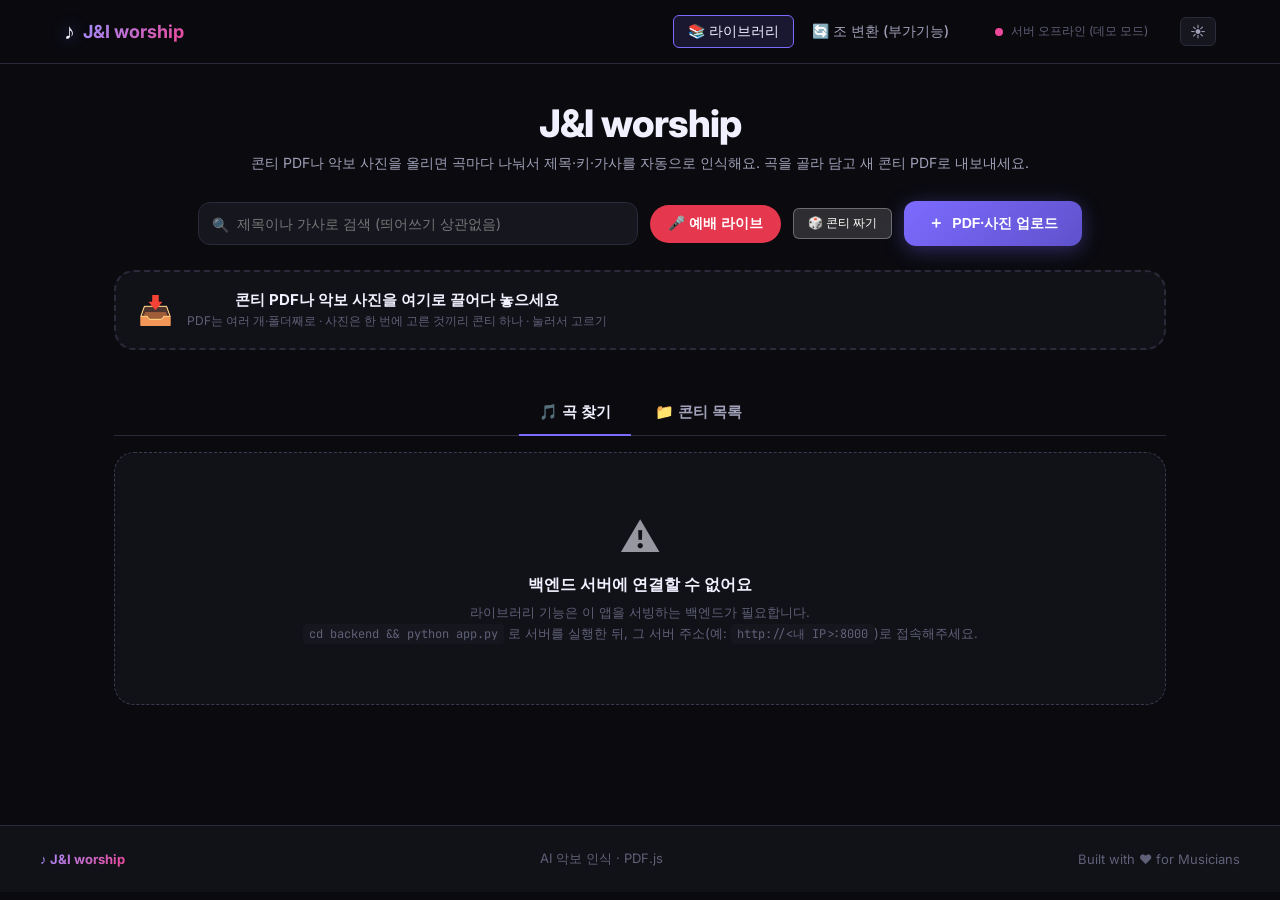
==== commit de6f60e0: "라이브 화면 위 버튼: ■ 종료를 🚪 나가기 안으로 합침 (나가기 → 나만 나가기 / ■ 라이브 끝내기 / 취소, 누구나) Co-Authored-By: Claude Opus 5.5" ====
--- a/docs/index.html
+++ b/docs/index.html
@@ -220,7 +220,7 @@
   <script src="js/api.js?v=23"></script>
   <script src="js/client-upload.js?v=6"></script>
   <script src="js/library.js?v=25"></script>
-  <script src="js/live.js?v=41"></script>
+  <script src="js/live.js?v=42"></script>
   <script src="js/live-ink.js?v=5"></script>
   <script src="js/worship.js?v=4"></script>
   <script src="js/builder.js?v=4"></script>
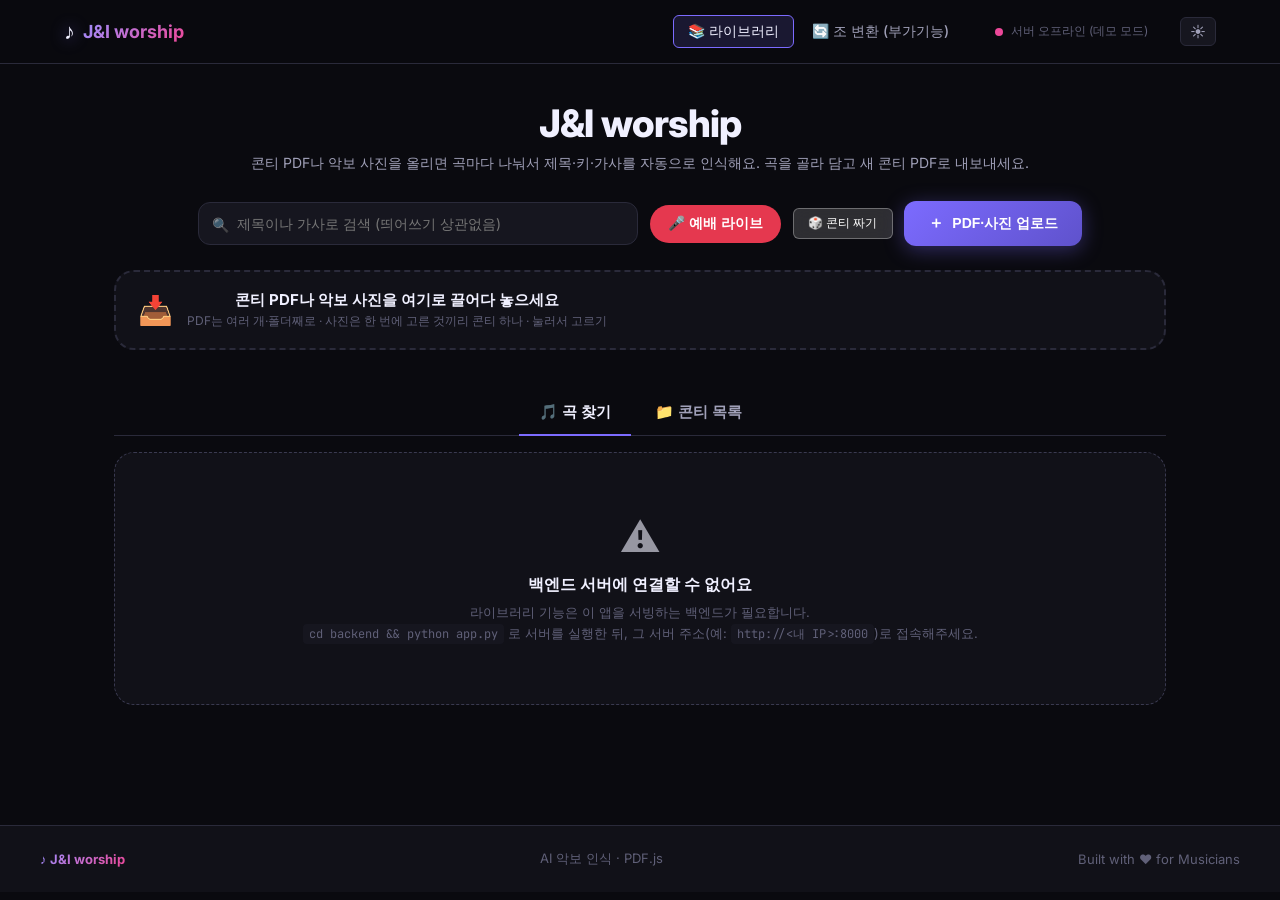
==== commit c0f6cdb1: "📡 라이브에 넣기: 라이브러리의 악보마다·콘티 목록마다 버튼, 콘티 화면의 NOW 도. 라이브가 없으면 그걸로 시작, 있으면 ＋ 새 콘티 탭으로 / 라이브에 있는 콘티 맨 뒤에 골" ====
--- a/docs/index.html
+++ b/docs/index.html
@@ -20,7 +20,7 @@
     href="https://fonts.googleapis.com/css2?family=Inter:wght@300;400;500;600;700&family=JetBrains+Mono:wght@400;500&display=swap"
     rel="stylesheet"
   />
-  <link rel="stylesheet" href="css/style.css?v=62" />
+  <link rel="stylesheet" href="css/style.css?v=63" />
 </head>
 <body>
   <div class="bg-particles" id="bgParticles"></div>
@@ -219,8 +219,8 @@
 
   <script src="js/api.js?v=23"></script>
   <script src="js/client-upload.js?v=6"></script>
-  <script src="js/library.js?v=25"></script>
-  <script src="js/live.js?v=42"></script>
+  <script src="js/library.js?v=26"></script>
+  <script src="js/live.js?v=43"></script>
   <script src="js/live-ink.js?v=5"></script>
   <script src="js/worship.js?v=4"></script>
   <script src="js/builder.js?v=4"></script>
--- a/docs/css/style.css
+++ b/docs/css/style.css
@@ -2717,3 +2717,6 @@
 .live-track.overview .live-slide.ov-cur { outline-color: var(--accent); }
 .live-viewer.ov .live-nav { display: none; }
 html[data-theme="light"] .live-track.overview { background: #e6e7ec; }
+/* 📡 라이브에 넣기 고르기: 콘티가 많아도 스크롤 */
+.live-leave-box { max-height: 85vh; overflow-y: auto; }
+.live-leave-title small { display: block; font-weight: 500; font-size: 13px; opacity: .75; margin-top: 2px; }
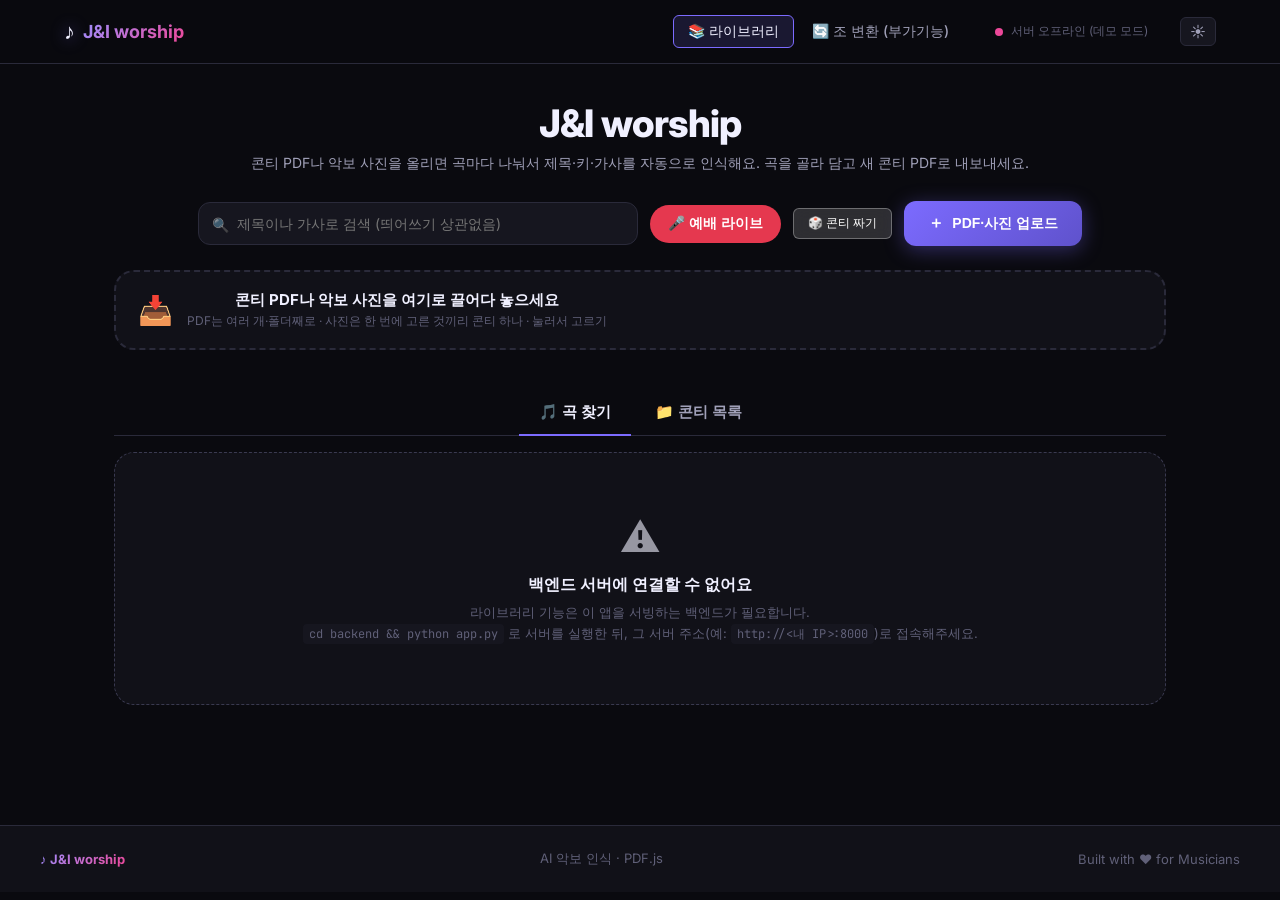
==== commit b9cd26e0: "라이브 ＋콘티: 콘티·곡마다 표지 그림, 톡 하면 악보를 그림으로 펼쳐 보기(콘티 전체·이 곡만 더하기·📣 띄우기, ＋ 바로 더하기). 라이브러리 콘티 안 곡 순서를 꾹 눌러 끌어" ====
--- a/docs/index.html
+++ b/docs/index.html
@@ -20,7 +20,7 @@
     href="https://fonts.googleapis.com/css2?family=Inter:wght@300;400;500;600;700&family=JetBrains+Mono:wght@400;500&display=swap"
     rel="stylesheet"
   />
-  <link rel="stylesheet" href="css/style.css?v=63" />
+  <link rel="stylesheet" href="css/style.css?v=65" />
 </head>
 <body>
   <div class="bg-particles" id="bgParticles"></div>
@@ -219,9 +219,9 @@
 
   <script src="js/api.js?v=23"></script>
   <script src="js/client-upload.js?v=6"></script>
-  <script src="js/library.js?v=26"></script>
-  <script src="js/live.js?v=43"></script>
-  <script src="js/live-ink.js?v=5"></script>
+  <script src="js/library.js?v=27"></script>
+  <script src="js/live.js?v=44"></script>
+  <script src="js/live-ink.js?v=6"></script>
   <script src="js/worship.js?v=4"></script>
   <script src="js/builder.js?v=4"></script>
   <script src="js/history.js?v=1"></script>
--- a/docs/css/style.css
+++ b/docs/css/style.css
@@ -2720,3 +2720,43 @@
 /* 📡 라이브에 넣기 고르기: 콘티가 많아도 스크롤 */
 .live-leave-box { max-height: 85vh; overflow-y: auto; }
 .live-leave-title small { display: block; font-weight: 500; font-size: 13px; opacity: .75; margin-top: 2px; }
+
+/* ＋ 콘티: 표지 그림 + 톡 하면 악보 미리 보기 */
+.live-add-item.has-thumb { display: flex; align-items: center; gap: 10px; padding: 6px 10px 6px 6px; }
+.live-add-item.has-thumb.open { border-color: var(--accent); }
+.live-add-thumb { width: 44px; height: 58px; flex-shrink: 0; object-fit: cover; object-position: top; border-radius: 5px; background: #fff; display: block; }
+.live-add-text { min-width: 0; display: flex; flex-direction: column; gap: 2px; }
+.live-add-text small { margin-left: 0 !important; }
+.live-add-plus { flex-shrink: 0; background: #2a2a36; color: #fff; border: 1px solid #3a3a48; border-radius: 8px; padding: 0 14px; font-size: 18px; font-weight: 800; cursor: pointer; }
+.live-add-plus.wide { font-size: 14px; padding: 8px 14px; background: var(--accent); border-color: var(--accent); }
+.live-add-plus[disabled] { opacity: .4; cursor: default; }
+.live-add-preview { background: #15151c; border: 1px solid #2c2c38; border-radius: 10px; padding: 10px; margin: 2px 0 6px; }
+.live-add-prev-head { display: flex; gap: 6px; margin-bottom: 8px; flex-wrap: wrap; }
+.live-add-pages { display: flex; gap: 10px; overflow-x: auto; padding-bottom: 4px; scrollbar-width: thin; }
+.live-add-song { flex: 0 0 auto; margin: 0; display: flex; flex-direction: column; gap: 4px; }
+.live-add-song-imgs { display: flex; gap: 4px; }
+.live-add-song-imgs img { height: min(34vh, 260px); width: auto; border-radius: 6px; background: #fff; display: block; box-shadow: 0 2px 8px rgba(0,0,0,.35); }
+.live-add-song figcaption { font-size: 12px; color: #ddd; display: flex; align-items: center; gap: 6px; flex-wrap: wrap; max-width: 100%; }
+.live-add-song figcaption b { color: #ffd76b; }
+.live-add-one { background: transparent; color: #cfd2ff; border: 1px solid #4a4a5a; border-radius: 999px; padding: 2px 8px; font-size: 11px; cursor: pointer; }
+html[data-theme="light"] .live-add-preview { background: #f6f7fa; border-color: #d8dae3; }
+html[data-theme="light"] .live-add-plus:not(.wide) { background: #fff; color: #111; border-color: #c9cbd6; }
+html[data-theme="light"] .live-add-song figcaption { color: #333; }
+html[data-theme="light"] .live-add-song figcaption b { color: #b45309; }
+html[data-theme="light"] .live-add-one { color: #4338ca; border-color: #c7c9e0; }
+
+/* ↔ 콘티 안 곡 순서: 꾹 누르면 이름표가 떠올라 따라오고, 원래 자리는 점선 */
+.conti-song.conti-dragging { opacity: .35; outline: 2px dashed var(--accent); outline-offset: 3px; }
+body.conti-reordering #contiSongsWrap { touch-action: none; user-select: none; -webkit-user-select: none; }
+#contiSongsWrap > .conti-song[data-song-id] { -webkit-touch-callout: none; }
+.conti-drag-ghost { position: fixed; left: 0; top: 0; z-index: 3000; pointer-events: none; display: flex; align-items: center; gap: 8px;
+  max-width: min(80vw, 360px); padding: 8px 12px 8px 8px; border-radius: 12px; background: var(--bg-secondary, #1a1a22); color: var(--text-primary, #fff);
+  border: 2px solid var(--accent); font-weight: 700; font-size: 14px; white-space: nowrap; overflow: hidden; text-overflow: ellipsis;
+  transition: scale .15s ease, rotate .15s ease, box-shadow .15s ease; will-change: translate; }
+.conti-drag-ghost.lifted { scale: 1.06; rotate: -2deg; box-shadow: 0 14px 30px rgba(0,0,0,.45); }
+.conti-drag-ghost.dropping { transition: translate .2s cubic-bezier(.2,.8,.2,1), scale .2s, opacity .2s; scale: .9; opacity: 0; }
+.conti-drag-ghost img { width: 34px; height: 46px; object-fit: cover; object-position: top; border-radius: 4px; background: #fff; order: -1; }
+.conti-drag-no { background: var(--accent); color: #fff; border-radius: 999px; min-width: 22px; height: 22px; display: inline-flex; align-items: center; justify-content: center; font-size: 12px; }
+.conti-song-no { cursor: grab; }
+/* 끌어 옮길 때 자리 계산 기준 */
+#contiSongsWrap, #liveSets, #liveSongs { position: relative; }
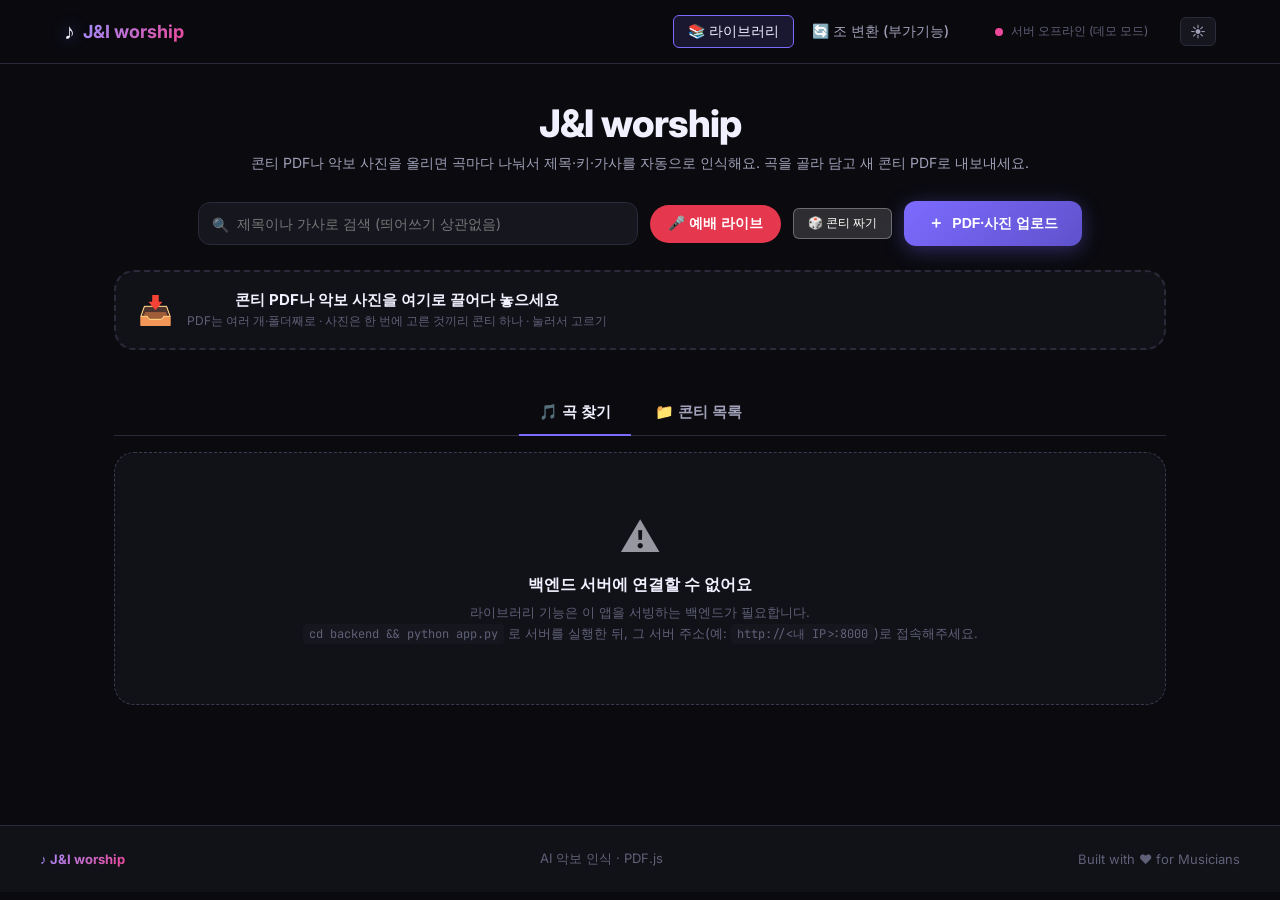
==== commit ce64c2f4: "라이브 ＋ 곡 추가: 보고 있는 콘티의 악보 이름 줄 끝 버튼으로, 고른 곡(콘티면 그 곡 전부)을 그 콘티 맨 뒤에 넣고 넣은 첫 곡으로 넘어감 (함께 보는 라이브는 모두의 화면" ====
--- a/docs/index.html
+++ b/docs/index.html
@@ -20,7 +20,7 @@
     href="https://fonts.googleapis.com/css2?family=Inter:wght@300;400;500;600;700&family=JetBrains+Mono:wght@400;500&display=swap"
     rel="stylesheet"
   />
-  <link rel="stylesheet" href="css/style.css?v=65" />
+  <link rel="stylesheet" href="css/style.css?v=66" />
 </head>
 <body>
   <div class="bg-particles" id="bgParticles"></div>
@@ -220,7 +220,7 @@
   <script src="js/api.js?v=23"></script>
   <script src="js/client-upload.js?v=6"></script>
   <script src="js/library.js?v=27"></script>
-  <script src="js/live.js?v=44"></script>
+  <script src="js/live.js?v=45"></script>
   <script src="js/live-ink.js?v=6"></script>
   <script src="js/worship.js?v=4"></script>
   <script src="js/builder.js?v=4"></script>
--- a/docs/css/style.css
+++ b/docs/css/style.css
@@ -2760,3 +2760,6 @@
 .conti-song-no { cursor: grab; }
 /* 끌어 옮길 때 자리 계산 기준 */
 #contiSongsWrap, #liveSets, #liveSongs { position: relative; }
+/* ＋ 곡 추가 (이 콘티 맨 뒤에) */
+.live-song-chip.add-into { border-style: dashed; color: #b9bcff; background: transparent; }
+html[data-theme="light"] .live-song-chip.add-into { color: #4338ca; background: transparent; }
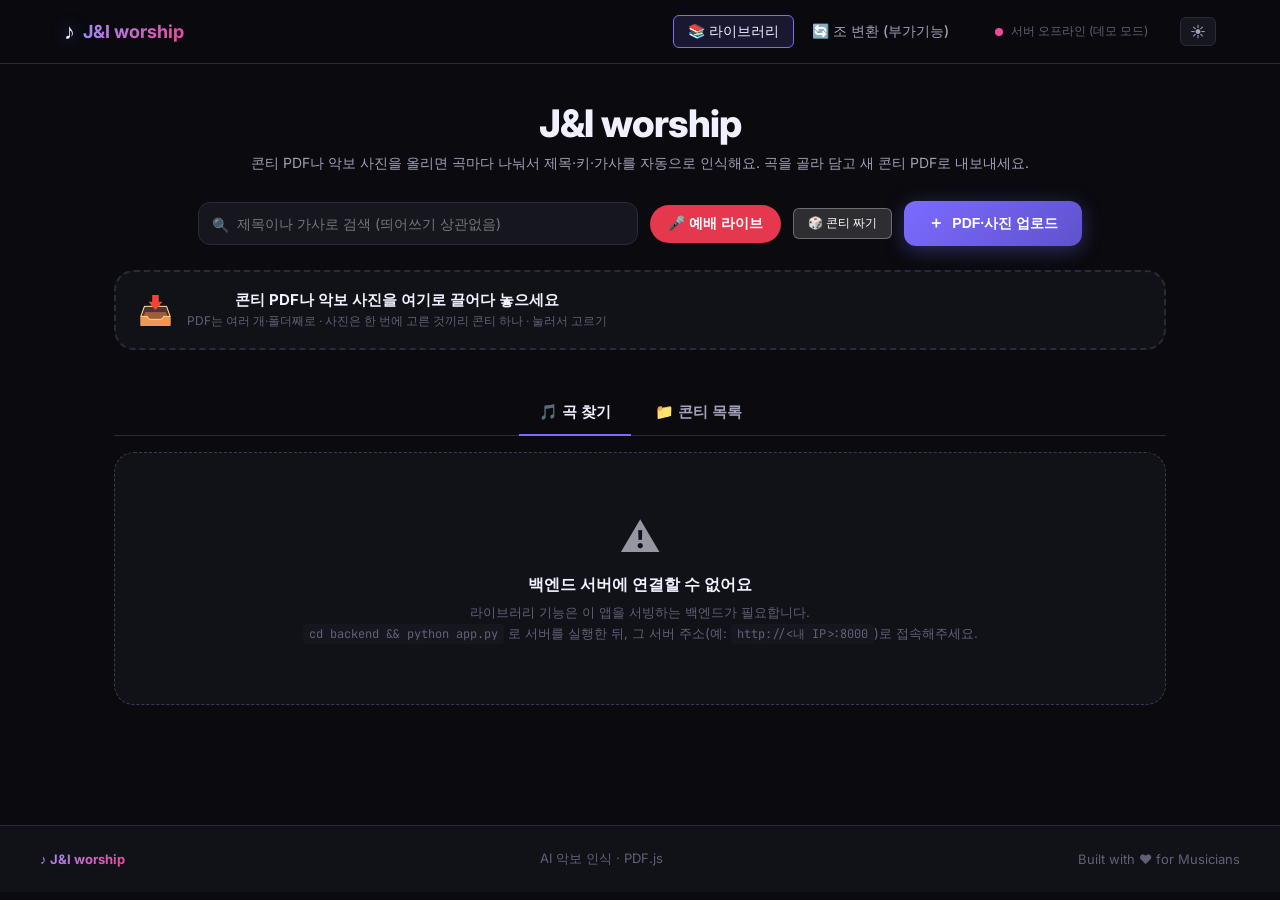
==== commit 04715743: "라이브 ↕ 스크롤 보기: 두 손가락으로 악보 크기를 30%~300% 자유롭게(손가락 자리 그대로), 그 크기로 계속 스크롤(크면 옆으로도), 작으면 회색 바탕에 악보. 크기는 기기" ====
--- a/docs/index.html
+++ b/docs/index.html
@@ -20,7 +20,7 @@
     href="https://fonts.googleapis.com/css2?family=Inter:wght@300;400;500;600;700&family=JetBrains+Mono:wght@400;500&display=swap"
     rel="stylesheet"
   />
-  <link rel="stylesheet" href="css/style.css?v=66" />
+  <link rel="stylesheet" href="css/style.css?v=68" />
 </head>
 <body>
   <div class="bg-particles" id="bgParticles"></div>
@@ -219,9 +219,9 @@
 
   <script src="js/api.js?v=23"></script>
   <script src="js/client-upload.js?v=6"></script>
-  <script src="js/library.js?v=27"></script>
-  <script src="js/live.js?v=45"></script>
-  <script src="js/live-ink.js?v=6"></script>
+  <script src="js/library.js?v=28"></script>
+  <script src="js/live.js?v=47"></script>
+  <script src="js/live-ink.js?v=7"></script>
   <script src="js/worship.js?v=4"></script>
   <script src="js/builder.js?v=4"></script>
   <script src="js/history.js?v=1"></script>
--- a/docs/css/style.css
+++ b/docs/css/style.css
@@ -1819,7 +1819,7 @@
 .mark-chip { font-size: 15px; }
 
 /* 라이브 (NOW) */
-.now-row { margin: 6px 0 14px; }
+.now-row { margin: 6px 0 14px; display: flex; gap: 8px; align-items: center; flex-wrap: wrap; }
 .btn-now {
   background: #e5384f; color: #fff; border: none; border-radius: 999px; cursor: pointer;
   font-weight: 800; padding: 10px 18px; font-size: 14px; box-shadow: 0 0 0 0 rgba(229,56,79,.6);
@@ -2763,3 +2763,10 @@
 /* ＋ 곡 추가 (이 콘티 맨 뒤에) */
 .live-song-chip.add-into { border-style: dashed; color: #b9bcff; background: transparent; }
 html[data-theme="light"] .live-song-chip.add-into { color: #4338ca; background: transparent; }
+/* ↕ 스크롤 보기: 두 손가락으로 악보 크기 조절 (--vz: 0.3 ~ 3) */
+.live-track.vertical .live-slide img { width: calc(min(var(--tw, 100%), 1000px) * var(--vz, 1)); max-width: none; }
+.live-track.vertical.vz-wide { overflow-x: auto; touch-action: pan-x pan-y; }
+.live-track.vertical.vz-wide .live-slide { width: max-content; min-width: 100%; }
+.live-track.vertical.vz-small { background: #d9dbe2; }
+.live-track.vertical.vz-small .live-slide { background: transparent; border-bottom-color: transparent; padding: 6px 0; }
+.live-track.vertical.vz-small .live-slide img { box-shadow: 0 2px 10px rgba(0,0,0,.18); background: #fff; }
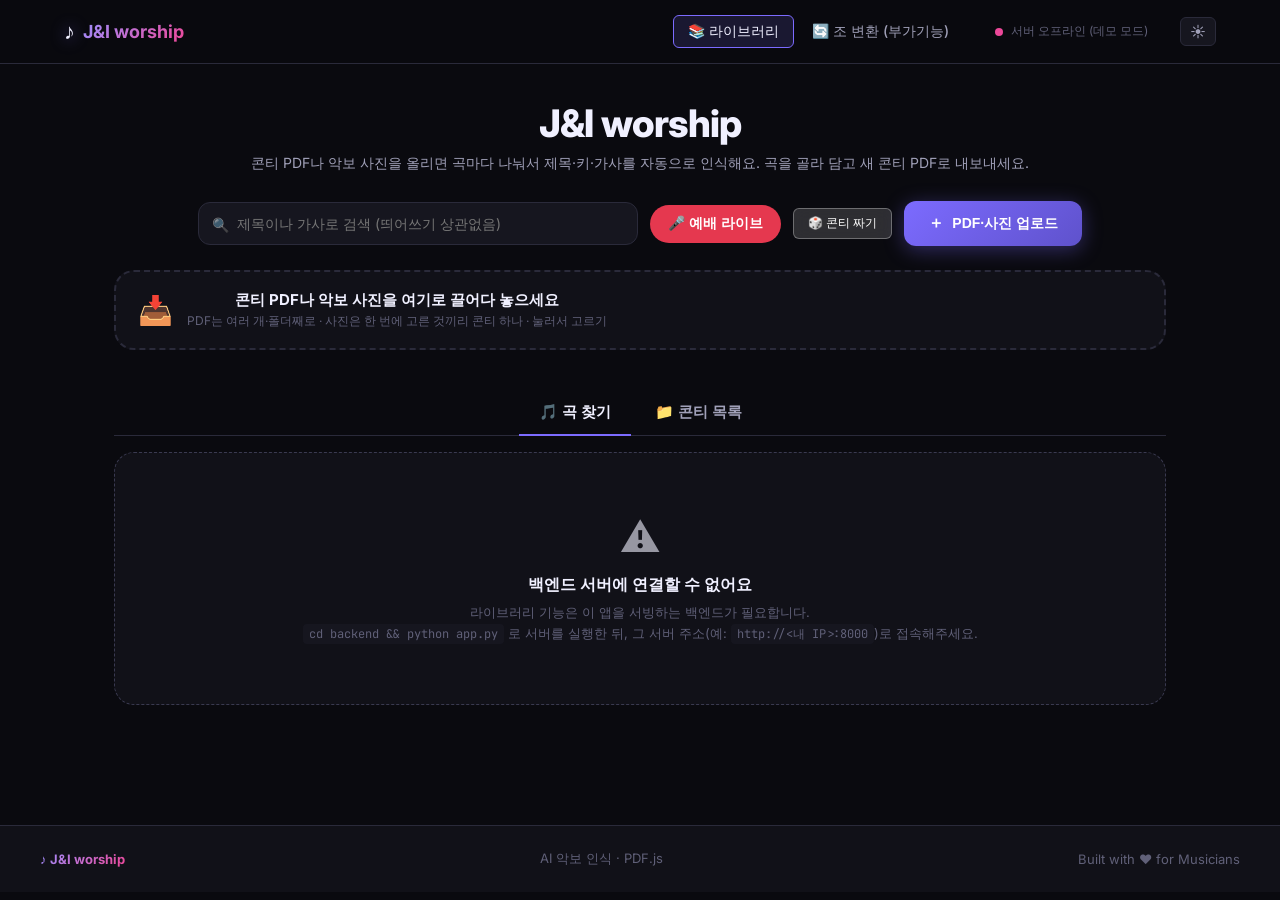
==== commit dfc98283: "라이브러리 콘티 목록에 '예배' 줄 추가: 🔥 특별성회 / ⛪ 주일 / 🌙 금요 / 기타. 금요일·주일이 아닌 날(토요일, 기도원·캠프·집회 …)이나 제목에 사람 이름(○○목사님·" ====
--- a/docs/index.html
+++ b/docs/index.html
@@ -20,7 +20,7 @@
     href="https://fonts.googleapis.com/css2?family=Inter:wght@300;400;500;600;700&family=JetBrains+Mono:wght@400;500&display=swap"
     rel="stylesheet"
   />
-  <link rel="stylesheet" href="css/style.css?v=68" />
+  <link rel="stylesheet" href="css/style.css?v=69" />
 </head>
 <body>
   <div class="bg-particles" id="bgParticles"></div>
@@ -137,6 +137,10 @@
       <div class="lib-filter-row">
         <span class="lib-chord-filter-label">종류</span>
         <div class="lib-chord-chips" id="contiKindChips"></div>
+      </div>
+      <div class="lib-filter-row">
+        <span class="lib-chord-filter-label">예배</span>
+        <div class="lib-chord-chips" id="contiWorshipChips"></div>
       </div>
       <div class="lib-filter-row">
         <span class="lib-chord-filter-label">분류</span>
@@ -219,7 +223,7 @@
 
   <script src="js/api.js?v=23"></script>
   <script src="js/client-upload.js?v=6"></script>
-  <script src="js/library.js?v=28"></script>
+  <script src="js/library.js?v=29"></script>
   <script src="js/live.js?v=47"></script>
   <script src="js/live-ink.js?v=7"></script>
   <script src="js/worship.js?v=4"></script>
--- a/docs/css/style.css
+++ b/docs/css/style.css
@@ -2770,3 +2770,9 @@
 .live-track.vertical.vz-small { background: #d9dbe2; }
 .live-track.vertical.vz-small .live-slide { background: transparent; border-bottom-color: transparent; padding: 6px 0; }
 .live-track.vertical.vz-small .live-slide img { box-shadow: 0 2px 10px rgba(0,0,0,.18); background: #fff; }
+
+/* 예배 종류 (🔥 특별성회) */
+.special-badge { display: inline-block; padding: 0 7px; border-radius: 999px; background: #fff1e6; color: #c2410c; font-weight: 700; font-size: .85em; }
+.lib-chord-chip.worship-special.active { background: #ea580c; border-color: #ea580c; color: #fff; }
+.special-toggle { margin-left: 6px; padding: 1px 8px; border: 1px solid #fdba74; border-radius: 999px; background: #fff; color: #c2410c; font-size: .8em; cursor: pointer; }
+.special-toggle:hover { background: #fff7ed; }
